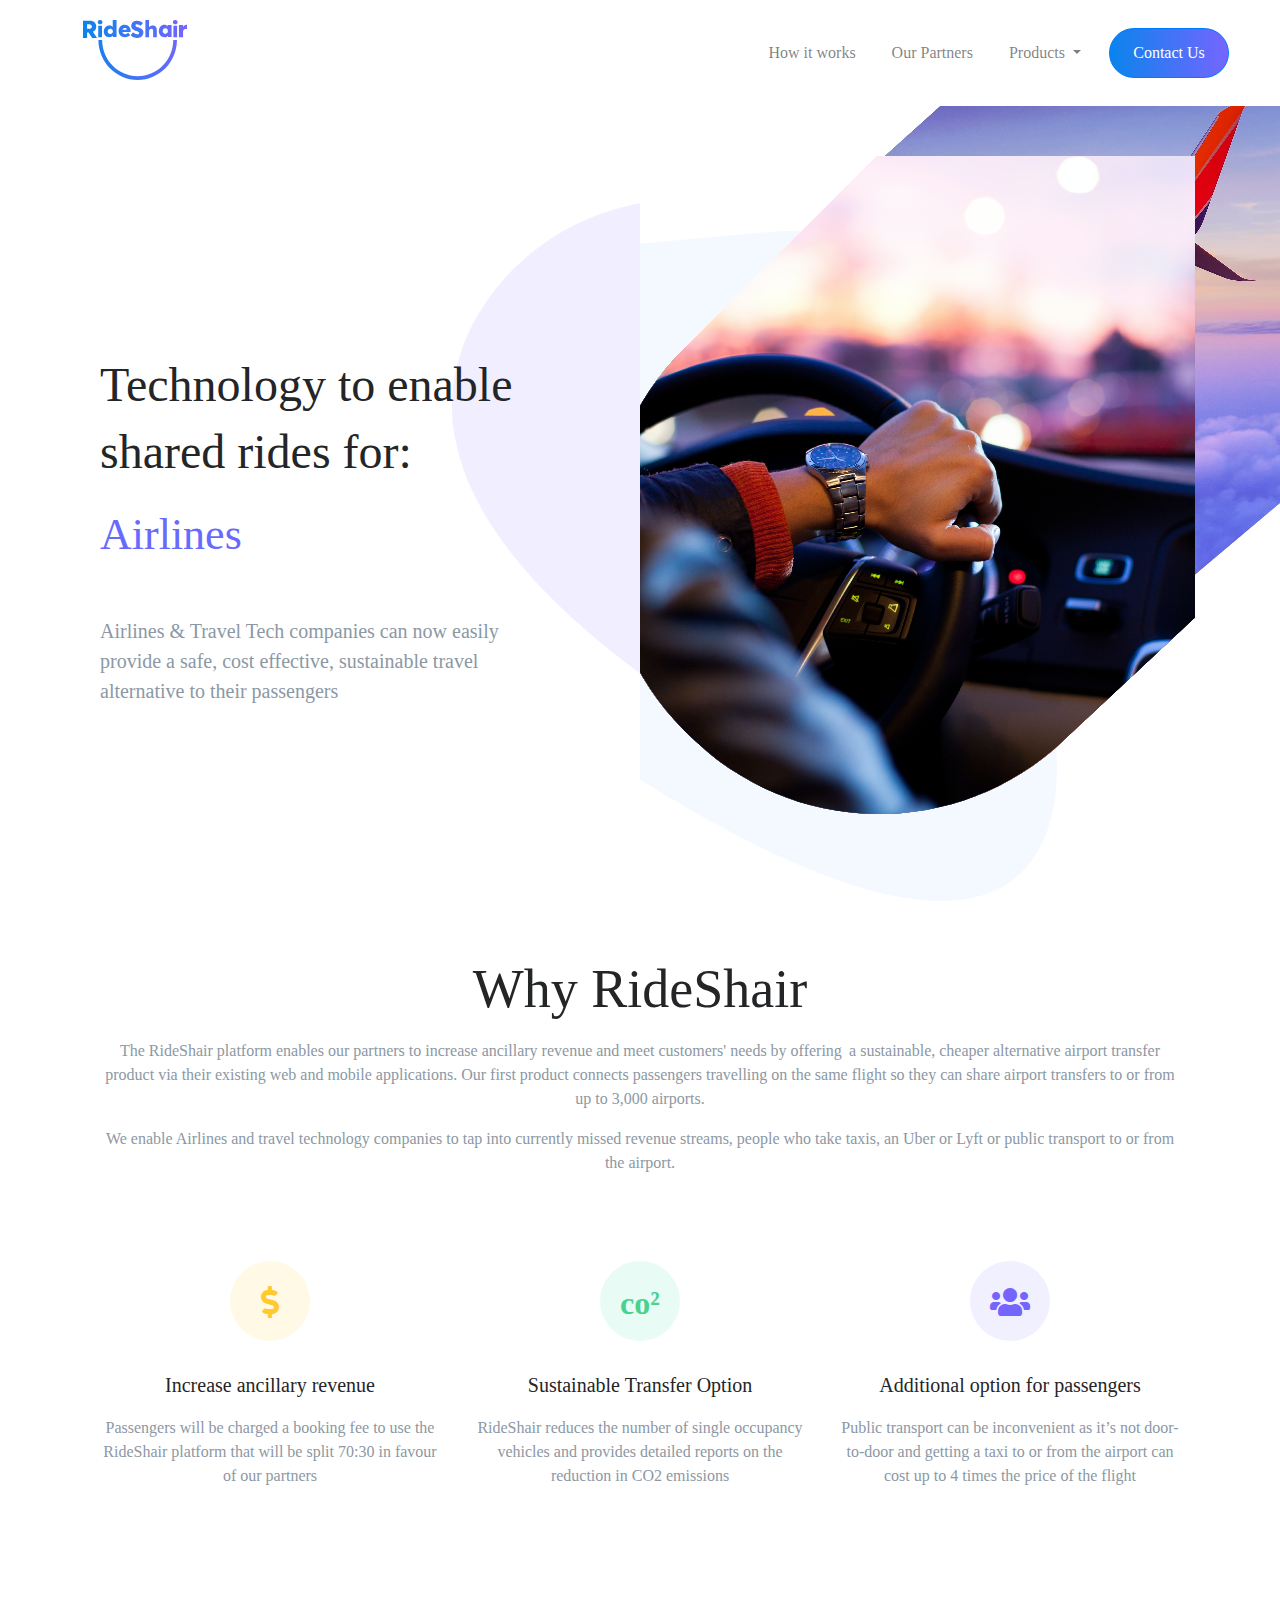
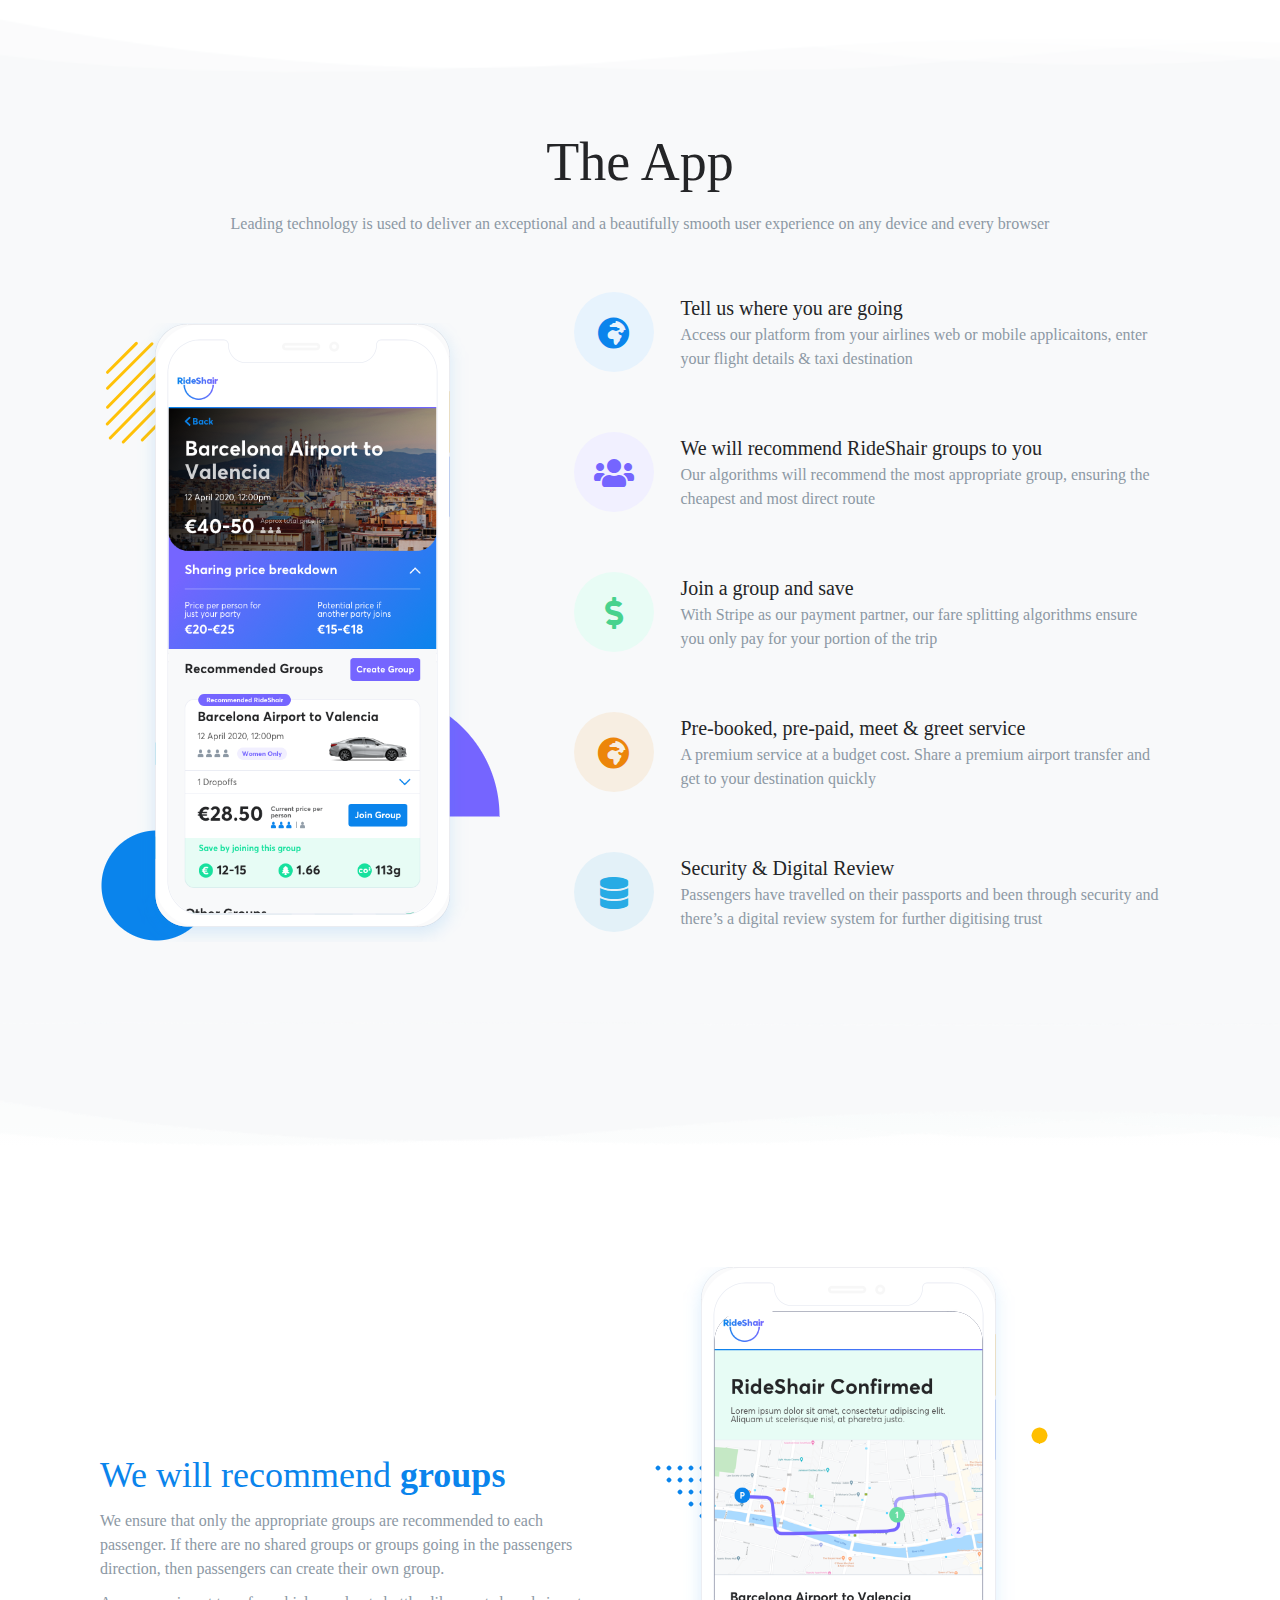
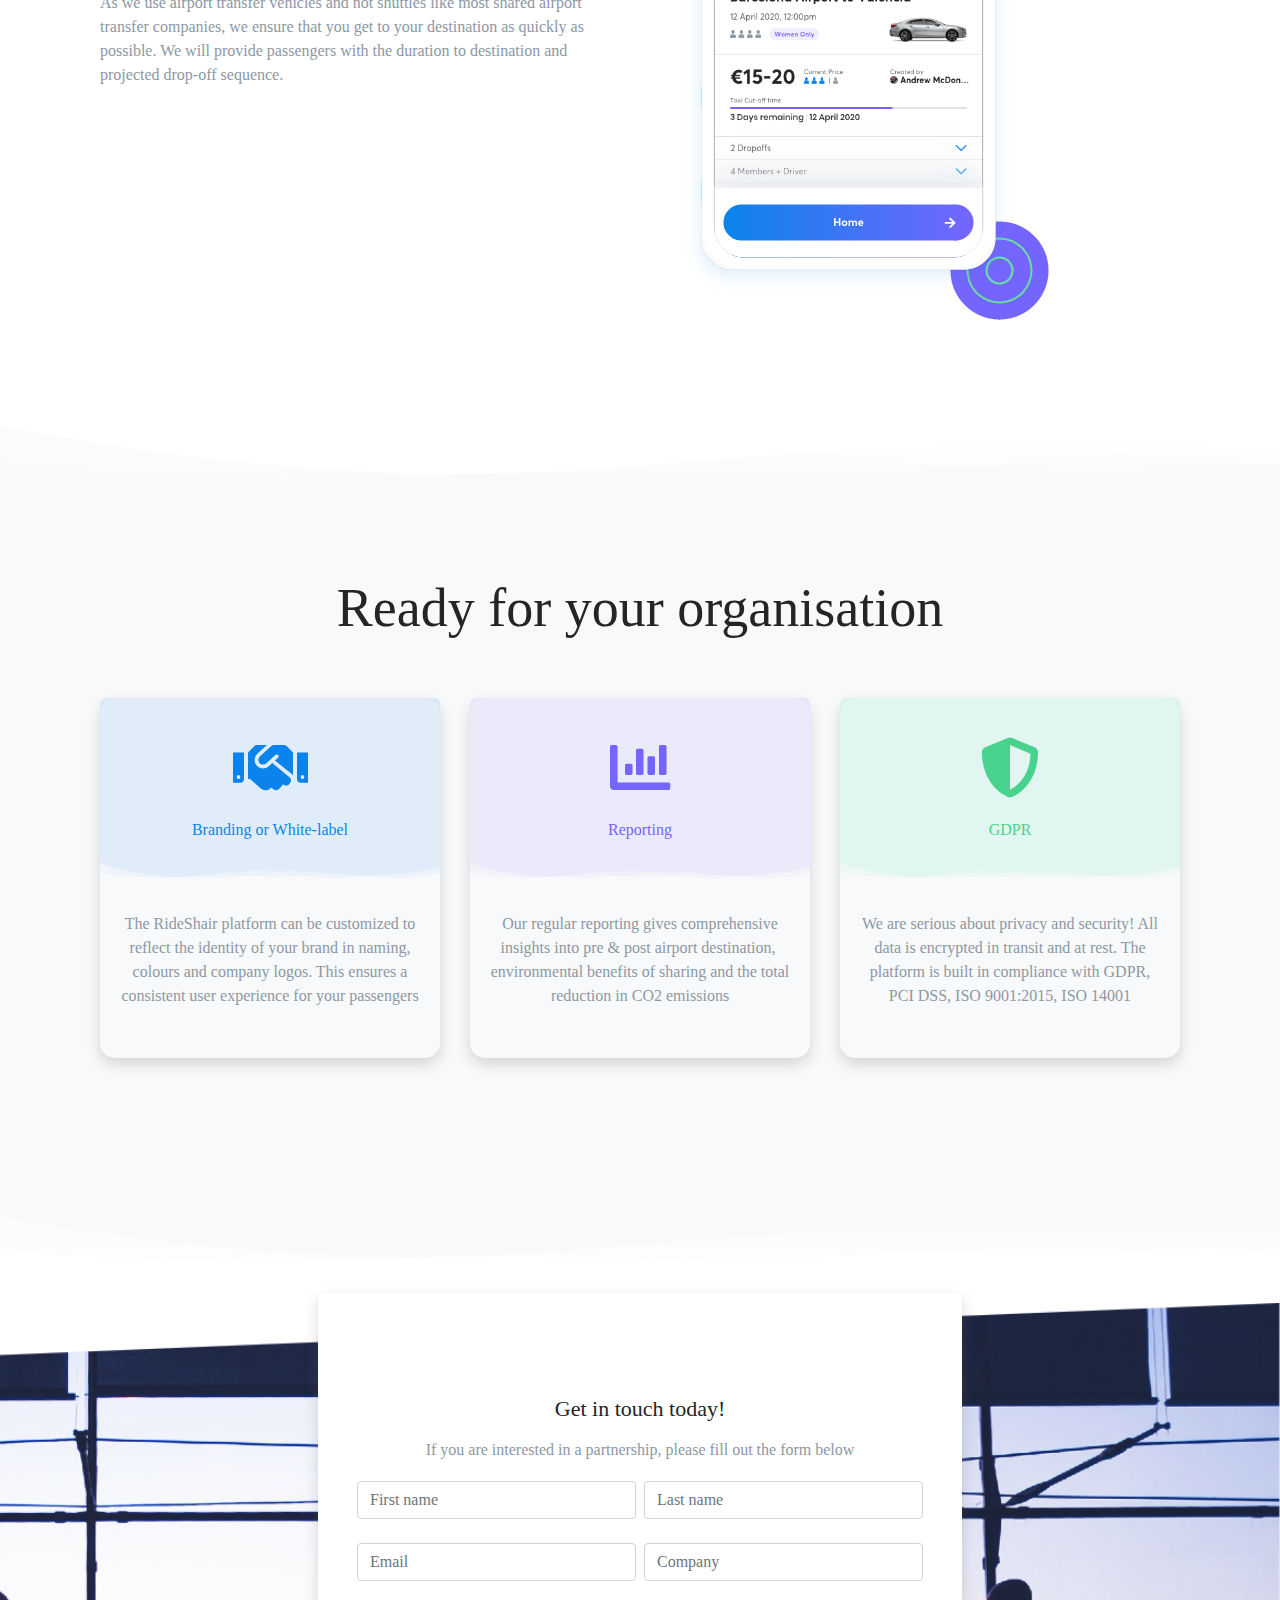
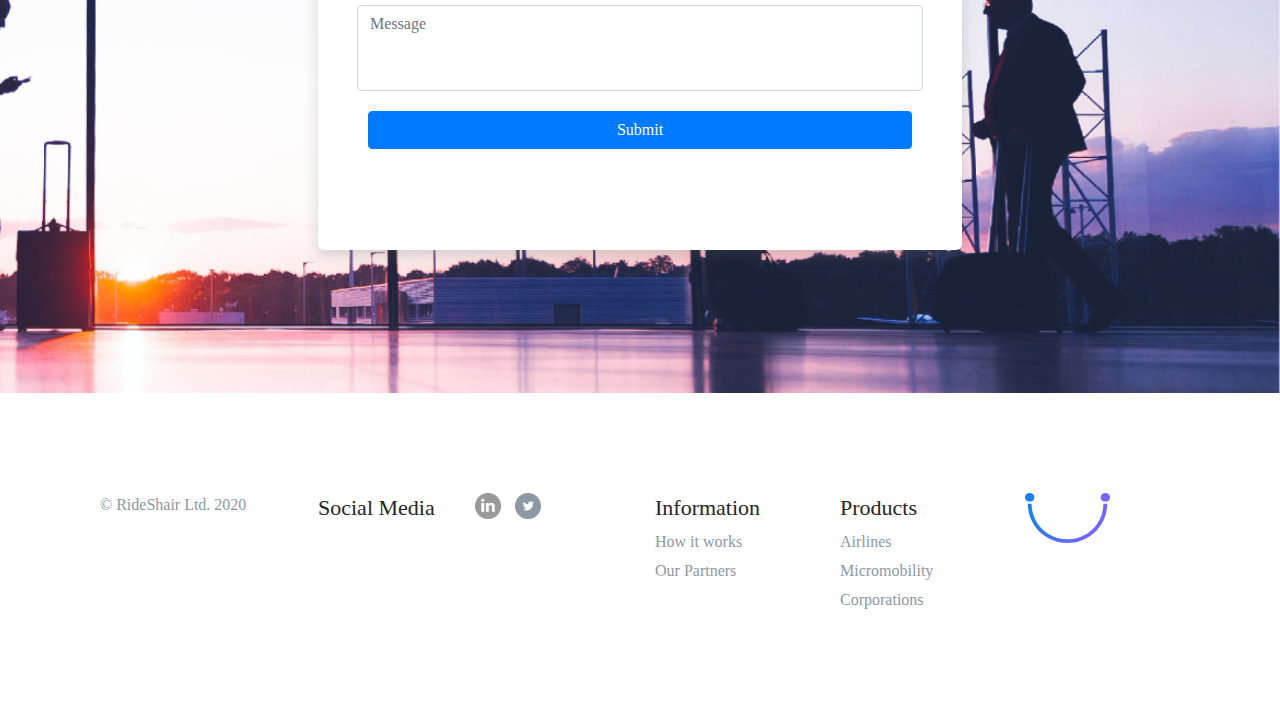
==== airlines.html @ a8235498 "RideShair Corporate Site" ====
<!doctype html>
<html lang="en">

<head>
    <!-- Google Tag Manager -->
    <script>(function(w,d,s,l,i){w[l]=w[l]||[];w[l].push({'gtm.start':
            new Date().getTime(),event:'gtm.js'});var f=d.getElementsByTagName(s)[0],
        j=d.createElement(s),dl=l!='dataLayer'?'&l='+l:'';j.async=true;j.src=
        'https://www.googletagmanager.com/gtm.js?id='+i+dl;f.parentNode.insertBefore(j,f);
    })(window,document,'script','dataLayer','GTM-PJMS37V');</script>
    <!-- End Google Tag Manager -->
    <!-- Hotjar Tracking Code for https://www.rideshair.com -->

    <script>

        (function(h,o,t,j,a,r){

            h.hj=h.hj||function(){(h.hj.q=h.hj.q||[]).push(arguments)};

            h._hjSettings={hjid:1469397,hjsv:6};

            a=o.getElementsByTagName('head')[0];

            r=o.createElement('script');r.async=1;

            r.src=t+h._hjSettings.hjid+j+h._hjSettings.hjsv;

            a.appendChild(r);

        })(window,document,'https://static.hotjar.com/c/hotjar-','.js?sv=');

    </script>
    <!-- Required meta tags -->
    <meta charset="utf-8">
    <meta name="viewport" content="width=device-width, initial-scale=1, shrink-to-fit=no">

    <!-- Bootstrap CSS -->
    <link rel="stylesheet" href="https://stackpath.bootstrapcdn.com/bootstrap/4.4.1/css/bootstrap.min.css"
          integrity="sha384-Vkoo8x4CGsO3+Hhxv8T/Q5PaXtkKtu6ug5TOeNV6gBiFeWPGFN9MuhOf23Q9Ifjh" crossorigin="anonymous">
    <link rel="stylesheet" href="styles.css">
    <link href="fa/css/all.css" rel="stylesheet"> <!--load all styles -->
    <link href="fa/css/fontawesome.css" rel="stylesheet">
    <link href="fa/css/brands.css" rel="stylesheet">
    <link href="fa/css/solid.css" rel="stylesheet">
    <style type="text/css" id="slider-css"></style>
    <title>RS</title>
</head>
<body>
<!-- Google Tag Manager (noscript) -->
<noscript><iframe src="https://www.googletagmanager.com/ns.html?id=GTM-PJMS37V"
                  height="0" width="0" style="display:none;visibility:hidden"></iframe></noscript>
<!-- End Google Tag Manager (noscript) -->
<div class="header">
    <div class="row">
        <div class="col-lg-3 ml-lg-5">
            <div class="logo">
                <a href="index.html"><img alt="logo" src="images/logo.svg"></a>
            </div>
        </div>
        <div class="col ml-auto border-bottom-blue-mobile">
            <nav class="navbar navbar-expand-lg navbar-light">
                <button class="navbar-toggler" type="button" data-toggle="collapse"
                        data-target="#navbarSupportedContent" aria-controls="navbarSupportedContent"
                        aria-expanded="false" aria-label="Toggle navigation">
                    <i class="fas fa-bars fa-2x purple"></i>
                </button>

                <div class="collapse navbar-collapse" id="navbarSupportedContent">
                    <ul class="navbar-nav ml-auto">
                        <li class="nav-item">
                            <a class="nav-link" href="index.html#howitworks">How it works</a>
                        </li>
                        <li class="nav-item">
                            <a class="nav-link" href="index.html#partners">Our Partners</a>
                        </li>
                        <!--                        <li class="nav-item">-->
                        <!--                            <a class="nav-link" href="index.html#faq">FAQ</a>-->
                        <!--                        </li>-->
                        <li class="nav-item dropdown">
                            <a class="nav-link dropdown-toggle" href="#" id="navbarDropdown" role="button"
                               data-toggle="dropdown" aria-haspopup="true" aria-expanded="false">
                                Products
                            </a>
                            <div class="dropdown-menu products-menu" aria-labelledby="navbarDropdown">
                                <a class="dropdown-item" href="airlines.html">Airlines</a>
                                <a class="dropdown-item" href="micromobility.html">Micromobility</a>
                                <a class="dropdown-item" href="corporations.html">Corporations</a>
                            </div>
                        </li>
                    </ul>
                </div>
                <a href="#contact-form" class="btn btn-primary contact-button grow">Contact Us</a>
            </nav>
        </div>
    </div>
</div>

<div class="welcome airline">
    <div class="container table-container">
        <div class="row table-row">
            <div class="col-lg-6 welcome-content table-col">
                <p class="lg-title">Technology to enable
                    shared rides for:</p>
                <p id="welcomeTicker">Airlines / Travel Tech Companies</p>
                <div class="welcome-mobile">
                    <div class="col bg-container">
                        <img src="images/airline-mobile.png" alt="app" class="app-img">
                    </div>
                </div>
                <p class="mt-lg-5 fs-20">Airlines & Travel Tech companies can now easily provide a safe,
                    cost effective, sustainable travel alternative to their passengers</p>
            </div>
            <div class="col-0 welcome table-col">
            </div>
        </div>
    </div>
</div>

<div class="container">
    <div class="row justify-content-center how-works">
        <div class="col-md-auto justify-content-center">
            <p class="lg-title text-center">Why RideShair</p>
            <p class="text-center">The RideShair platform enables our partners to increase ancillary revenue and meet
                customers' needs by offering  a sustainable, cheaper alternative airport transfer product via their
                existing web and mobile applications.&nbsp;Our first product connects passengers travelling on the same flight so they can share airport transfers to or from up to 3,000 airports.
            </p>
            <p class="text-center">
                We enable Airlines and travel technology companies to tap into currently missed revenue streams, people
                who take taxis, an Uber or Lyft or public transport to or from the airport.</p>
        </div>
    </div>
    <div class="row justify-content-center icon-list-row">
        <div class="col-lg-4 justify-content-center grow">
            <div class="row justify-content-center how-works-icon">
                <div class="icon text-center yellow-bg"></div>
                <i class="fas fa-dollar-sign fa-2x absolute-icon yellow"></i>
            </div>
            <p class="md-title text-center">Increase ancillary revenue</p>
            <p class="text-center">
                Passengers will be charged a booking fee to use the RideShair
                platform that will be split 70:30 in favour of our partners</p>
        </div>
        <div class="col-lg-4 justify-content-center grow">
            <div class="row justify-content-center how-works-icon">
                <div class="icon text-center green-bg"></div>
                <i class="fas fa-2x absolute-icon green">co²</i>
            </div>
            <p class="md-title text-center">Sustainable Transfer Option</p>
            <p class="text-center">
                RideShair reduces the number of single occupancy vehicles
                and provides detailed reports on the reduction in CO2 emissions
            </p>
        </div>
        <div class="col-lg-4 justify-content-center grow">
            <div class="row justify-content-center how-works-icon">
                <div class="icon text-center purple-bg"></div>
                <i class="fas fa-users fa-2x absolute-icon purple"></i>
            </div>
            <p class="md-title text-center">Additional option for passengers</p>
            <p class="text-center">
                Public transport can be inconvenient as it’s not
                door-to-door and getting a taxi to or from the airport
                can cost up to 4 times the price of the flight
            </p>
        </div>
    </div>
</div>

<div class="app-container">
    <div class="top-wave"></div>
    <div class="container">
        <div class="row justify-content-center">
            <div class="col-md-auto justify-content-center">
                <p class="lg-title text-center">The App</p>
                <p class="text-center">
                    Leading technology is used to deliver an exceptional and a
                    beautifully smooth user experience on any device and every browser
                </p>
            </div>
        </div>

        <div class="row table-row">
            <div class="col bg-container text-left align-items-center">
                <img src="images/app.png" alt="app" class="app-img">
            </div>

            <div class="col-sm-7 icon-list">
                <div class="row align-items-center grow">
                    <div class="col-lg-2 col-xs-12">
                        <div class="row justify-content-center">
                            <div class="icon text-center blue-bg"></div>
                            <i class="fas fa-globe-africa fa-2x absolute-icon blue"></i>
                        </div>
                    </div>
                    <div class="col">
                        <p class="md-title">Tell us where you are going</p>
                        <p>Access our platform from your airlines web or mobile applicaitons, enter your flight details &amp; taxi destination</p>
                    </div>
                </div>

                <div class="row align-items-center grow">
                    <div class="col-lg-2 col-xs-12">
                        <div class="row justify-content-center">
                            <div class="icon text-center purple-bg"></div>
                            <i class="fas fa-users fa-2x absolute-icon purple"></i>
                        </div>
                    </div>
                    <div class="col">
                        <p class="md-title">We will recommend RideShair groups to you</p>
                        <p>Our algorithms will recommend the most appropriate group, ensuring the cheapest and most
                            direct route</p>
                    </div>
                </div>

                <div class="row align-items-center grow">
                    <div class="col-lg-2 col-xs-12">
                        <div class="row justify-content-center">
                            <div class="icon text-center green-bg"></div>
                            <i class="fas fa-dollar-sign fa-2x absolute-icon green"></i>
                        </div>
                    </div>
                    <div class="col">
                        <p class="md-title">Join a group and save</p>
                        <p>With Stripe as our payment partner, our fare splitting algorithms ensure you only pay for
                        your portion of the trip</p>
                    </div>
                </div>

                <div class="row align-items-center grow">
                    <div class="col-lg-2 col-xs-12">
                        <div class="row justify-content-center">
                            <div class="icon text-center orange-bg"></div>
                            <i class="fas fa-globe-africa fa-2x absolute-icon orange"></i>
                        </div>
                    </div>
                    <div class="col">
                        <p class="md-title">Pre-booked, pre-paid, meet & greet service</p>
                        <p>A premium service at a budget cost. Share a premium airport transfer and get to your
                            destination quickly </p>
                    </div>
                </div>

                <div class="row align-items-center grow">
                    <div class="col-lg-2 col-xs-12">
                        <div class="row justify-content-center">
                            <div class="icon text-center light-blue-bg"></div>
                            <i class="fas fa-database fa-2x absolute-icon light-blue"></i>
                        </div>
                    </div>
                    <div class="col">
                        <p class="md-title">Security & Digital Review</p>
                        <p>
                            Passengers have travelled on their passports and been through
                            security and there’s a digital review system for further digitising trust
                        </p>
                    </div>
                </div>
            </div>
        </div>
    </div>
    <div class="bottom-wave"></div>
</div>

<div class="container bw-container">
    <div class="row table-row align-items-center">
        <div class="col-lg-6 icon-list">
            <div class="col-md-auto">
                <!--<a href="#" class="btn about-btn grow mx-lg-0 mx-auto">About</a>-->

                <p class="blue-title">We will recommend <strong>groups</strong></p>
                <img src="images/recomended-bg.png" alt="app" class="app-img display-only-on-mobile">
                <p>We ensure that only the appropriate groups are recommended to each passenger.
                    If there are no shared groups or groups going in the passengers direction,
                    then passengers can create their own group. </p>
                <p>As we use airport transfer vehicles and not shuttles like most shared airport
                    transfer companies, we ensure that you get to your destination as quickly as possible.
                    We will provide passengers with the duration to destination and projected drop-off sequence. </p>
            </div>
        </div>
        <div class="col-lg-6 text-center">
            <img src="images/recomended-bg.png" alt="app" class="app-img display-only-on-desktop">
        </div>
    </div>
</div>

<div class="app-container">
    <div class="top-wave"></div>
    <div class="container">
        <div class="row justify-content-center how-works">
            <div class="col-md-auto justify-content-center">
                <p class="lg-title text-center">Ready for your organisation</p>
            </div>
        </div>
        <div class="row justify-content-center">
            <div class="col-lg-4 col-md-8 justify-content-center ">
                <div class="grow block text-center">
                    <div class="top-part blue-bg-img">
                        <div class="row justify-content-center block-icon">
                            <i class="fas fa-handshake fa-3x absolute-icon blue"></i>
                        </div>
                        <p class="blue">Branding or White-label</p>
                    </div>
                    <div class="bottom-part">
                        <p>
                      The RideShair platform can be customized to reflect the identity of your brand in naming, colours and company logos. This ensures a consistent user experience for your passengers </p>
                    </div>
                </div>
            </div>
            <div class="col-lg-4 col-md-8 justify-content-center">
                <div class="grow block text-center">
                    <div class="top-part purple-bg-img">
                        <div class="row justify-content-center block-icon">
                            <i class="fas fa-chart-bar fa-3x absolute-icon purple"></i>
                        </div>
                        <p class="purple">Reporting</p>
                    </div>
                    <div class="bottom-part">
                        <p>
                        Our regular reporting gives comprehensive insights into pre &amp; post airport destination,&nbsp; environmental benefits of sharing and the total reduction in CO2 emissions</p>
                    </div>
                </div>
            </div>
            <div class="col-lg-4 col-md-8 justify-content-center">
                <div class="grow block text-center">
                    <div class="top-part green-bg-img">
                        <div class="row justify-content-center block-icon">
                            <i class="fas fa-shield-alt fa-3x absolute-icon green"></i>
                        </div>
                        <p class="green">GDPR</p>
                    </div>
                    <div class="bottom-part">
                        <p>
                      We are serious about privacy and security! All data is encrypted in transit and at rest. The platform is  built in compliance with GDPR, PCI DSS, ISO 9001:2015, ISO 14001</p>
                    </div>
                </div>
            </div>
        </div>
    </div>
    <div class="bottom-wave"></div>
</div>

<div class="container-fluid intouch" id="contact-form">
    <div class="row form align-items-center">
        <div class="col form-description justify-content-center align-items-center">
            <p class="md-title text-center">Get in touch today!</p>
            <p class="text-center">If you are interested in a partnership, please fill out the form below </p>

            <form action="https://app.99inbound.com/api/e/vokSI9FW" method="POST" target="_blank">
                <div class="row">
                    <div class="col-lg-6 form-group p-1">
                        <input name="first-name" class="form-control" aria-describedby="emailHelp"
                               placeholder="First name">
                    </div>
                    <div class="col-lg-6 form-group p-1">
                        <input name="last-name" class="form-control" placeholder="Last name">
                    </div>
                </div>
                <div class="row">
                    <div class="col-lg-6 form-group p-1">
                        <input name="email" type="email" class="form-control" placeholder="Email">
                    </div>
                    <div class="col-lg-6 form-group p-1">
                        <input name="company" class="form-control" placeholder="Company">
                    </div>
                </div>
                <div class="row">
                    <div class="col form-group p-1">
                        <textarea name="message" id="message" rows="3" class="form-control" placeholder="Message"></textarea>
                    </div>
                </div>
                <div class="row">
                    <div class="col form-group">
                        <button type="submit" class="btn btn-primary submit-button">Submit</button>
                    </div>
                </div>
            </form>

        </div>
    </div>
</div>

<div class="container">
    <div class="row footer table-row align-items-top">
        <div class="col-lg-2 order-lg-1 order-5">
            <p class="align-items-center">© RideShair Ltd. 2020</p>
        </div>
        <div class="col-lg-2 pl-lg-5 text-align-center order-lg-2 order-3 bottom-mobile-margin-none"
             style="margin-bottom: 0">
            <h6 class="md-title" style="margin-bottom: 0">Social Media</h6>
        </div>
        <div class="col-lg-2 order-lg-3 order-4">
            <a href="https://www.linkedin.com/company/rideshair"><img class="social-icon linc grow"
                                                                      src="images/linc.png"
                                                                      alt="LinkedIn"/></a>
            <a href="https://twitter.com/rideshair/likes"><img class="social-icon grow" src="images/twitter-icon.png" alt="twitter"/></a>
        </div>
        <div class="col-lg-2 col-3 mx-auto order-lg-4 order-1 text-align-left">
            <h6 class="md-title">Information</h6>
            <a class="nav-link-footer" href="index.html#howitworks">How it works</a>
            <a class="nav-link-footer" href="index.html#partners">Our Partners</a>
<!--            <a class="nav-link-footer" href="index.html#faq">FAQ</a>-->
        </div>
        <div class="col-lg-2 col-3 mx-auto offset-3 order-lg-5 order-2 text-align-left">
            <h6 class="md-title">Products</h6>
            <a class="nav-link-footer" href="airlines.html">Airlines</a>
            <a class="nav-link-footer" href="micromobility.html">Micromobility</a>
            <a class="nav-link-footer" href="corporations.html">Corporations</a>
        </div>
        <div class="col-lg-2 order-lg-6 order-6">
            <img src="images/footer-logo.svg" alt="copyright logo">
        </div>
    </div>
</div>
<!-- Optional JavaScript -->
<!-- jQuery first, then Popper.js, then Bootstrap JS -->
<script src="https://code.jquery.com/jquery-3.4.1.slim.min.js"
        integrity="sha384-J6qa4849blE2+poT4WnyKhv5vZF5SrPo0iEjwBvKU7imGFAV0wwj1yYfoRSJoZ+n"
        crossorigin="anonymous"></script>
<script src="https://cdn.jsdelivr.net/npm/popper.js@1.16.0/dist/umd/popper.min.js"
        integrity="sha384-Q6E9RHvbIyZFJoft+2mJbHaEWldlvI9IOYy5n3zV9zzTtmI3UksdQRVvoxMfooAo"
        crossorigin="anonymous"></script>

<script src="js/ticker.js"></script>
<script src="js/slider.js"></script>

<script src="https://stackpath.bootstrapcdn.com/bootstrap/4.4.1/js/bootstrap.min.js"
        integrity="sha384-wfSDF2E50Y2D1uUdj0O3uMBJnjuUD4Ih7YwaYd1iqfktj0Uod8GCExl3Og8ifwB6"
        crossorigin="anonymous"></script>
</body>
</html>
---- styles.css ----
body {
    font-family: Averta Demo PE, serif;
    color: #8C98A4;
}

a {
    text-decoration: none;
}

textarea {
    resize: none;
}

img {
    max-width: 100%;
}

#welcomeTicker {
    line-height: 67px;
    font-size: 44px;
    color: #6869FD;
}

#accordion {
    width: 100%;
    margin-bottom: 80px;
}

.logo {
    position: absolute;
    width: 67%;
}

.logo img {
    max-width: 50%;
    min-width: 95px;
}

.dropdown-item {
    color: #8C98A4;
}

.nav-link:focus, .nav-link:hover, .nav-link-footer:focus, .nav-link-footer:hover, .dropdown-item:focus, .dropdown-item:hover {
    color: #0A84EC !important;
    text-decoration: none;
}

.navbar {
    justify-content: flex-end;
}

.nav-item {
    margin-right: 20px;
}

.table-container {
    display: table;
}

.table-container .table-row {
    height: 100%;
    display: table-row;
}

.table-container .table-row .table-col {
    display: table-cell;
    float: none;
    vertical-align: middle;
}

.header {
    width: 100%;
    padding: 20px;
}

.lg-title {
    color: #242527;
    font-size: 54px;
    line-height: 67px;
    font-family: Poppins, serif;
}

.md-title {
    color: #242527;
    font-size: 22px;
    line-height: 29px;
    font-family: Poppins, serif;
}

.blue-title {
    font-size: 36px;
    line-height: 48px;
    color: #0A84EC;
}

.welcome {
    background-image: url(images/welcome-bg.png);
    background-repeat: no-repeat;
    background-position: top 0 right 0;
    height: 760px;
}

.airline {
    background-image: url(images/airline-bg.png);
}

.loko {
    background-image: url("images/loko-bg.png");
    background-position: right 0 bottom 40%;
}

.carpool {
    background-image: url("images/carpool-bg.png");
    background-position: right 0 bottom 40%;
}

.welcome-content {
    justify-content: center;
    align-items: center;
    height: 100%;
}

.welcome-content .container {
    height: 100%;
}

.welcome-content p {
    max-width: 450px;
}

.welcome-content .lg-title {
    font-size: 48px;
}

.submit-button {
    width: 100%;
}

.next-button {
    display: flex;
    align-items: center;
    justify-content: center;
    background-image: url(images/arrow-right.svg),
    linear-gradient(90deg, #0A84EC, #7565FF);
    background-repeat: no-repeat;
    background-position: top 15px right 15px, center;
    border-radius: 50px;
    width: 230px;
    height: 50px;
    color: white;
    font-family: Averta Demo PE, serif;
}

.contact-button {
    display: flex;
    align-items: center;
    justify-content: center;
    background: linear-gradient(90deg, #0A84EC, #7565FF);
    border-radius: 50px;
    width: 120px;
    height: 50px;
    color: white;
    font-family: Averta Demo PE, serif;
}

.products-menu {
    width: 230px;
    top: 65px;
    left: -25px;
    border-radius: 0 0 5px 5px;
    border: 0;
    border-top: 3px solid #0A84EC;
    box-shadow: 0 6px 14px rgba(10, 132, 236, 0.15);
}

.icon {
    width: 80px;
    min-width: 80px;
    height: 80px;
    border-radius: 50%;
}

.absolute-icon {
    position: absolute;
    top: 15px;
}

.purple {
    color: #7565ff;
}

.purple-bg {
    background: #f1f0ff;
}

.red {
    color: #EC0A25;
}

.red-bg {
    background: #f7e1e5;
}

.yellow {
    color: #ffca2d;
}

.yellow-bg {
    background: #fff9e6;
}

.green {
    color: #48d28d;
}

.green-bg {
    background: #e8fcf5;
}

.blue {
    color: #0a84ec;
}

.blue-bg {
    background: #e7f3fd;
}

.orange {
    color: #EC850A;
}

.orange-bg {
    background: #f7eee2;
}

.light-blue {
    color: #27ABE5;
}

.light-blue-bg {
    background: #e3f1f8;
}

.blue-bg-img {
    background-image: url("images/blue-bg.png");
    background-size: cover;
}

.green-bg-img {
    background-image: url("images/green-bg.png");
    background-size: cover;
}

.purple-bg-img {
    background-image: url("images/purple-bg.png");
    background-size: cover;
}

.icon-list p {
    margin: 0;
}

.icon-list .row {
    margin: 20px 0;
}

.icon-list i {
    top: 45px;
}

.bold {
    font-weight: 600;
}

.block {
    border-radius: 15px;
    box-shadow: 0 6px 14px rgba(96, 96, 96, 0.24);
}

.top-part {
    height: 180px;
    width: 100%;
    border-radius: 5px 5px 0 0;
}

.bottom-part {
    display: flex;
    justify-content: center;
    align-items: center;
    position: relative;
    height: 180px;
    padding: 20px;
    border-radius: 0 0 5px 5px;
    margin-bottom: 30px;
}

.block-icon {
    line-height: 29px;
    font-size: 20px;
    padding: 60px 0;
}

.block-title {
    line-height: 29px;
    font-size: 22px;
}

.block-icon i {
    top: 40px;
}

.icon-list .md-title, .icon-list-row .md-title {
    font-size: 20px;
}

.container {
    padding-top: 50px;
    padding-bottom: 50px;
}

.app-container {
    padding: 125px 0;
    background-color: #F8F9FA;
    position: relative;
}

.bw-container {
    padding: 80px 0 40px 0;
}

.app-img-mobile {
    display: none;
    height: 485px;
    margin-top: 40px;
}

.app-img {
    display: flex;
    margin-top: 40px;
    text-align: right;
}

.app-img-small {
    display: flex;
    margin: 20px 0;
}

.linc {
    height: 26px;
    width: 26px;
}

.bg-container {
    display: flex;
    text-align: right;
}

.about-btn {
    display: flex;
    justify-content: center;
    align-items: center;
    background-color: #f1efff !important;
    width: 75px;
    height: 35px;
    border-radius: 25px;
    color: #7565ff;
    font-size: 19px;
    margin-bottom: 10px;
}

.about-btn:hover {
    background-color: #7565ff !important;
    color: white;
}

.grow {
    transition: transform 0.2s ease-in-out;
}

.grow:hover {
    -webkit-transform: scale(1.03);
    -ms-transform: scale(1.03);
    transform: scale(1.03);
    transition: transform 0.2s ease-in-out;
}

.about-blue-btn {
    display: flex;
    justify-content: center;
    align-items: center;
    background-color: #e6f2fd !important;
    width: 75px;
    height: 35px;
    border-radius: 25px;
    color: #0a84ec;
    font-size: 19px;
    margin-bottom: 10px;
}

.about-blue-btn:hover {
    background-color: #0a84ec !important;
    color: white;
}

.bw-container p {
    margin-bottom: 10px;
}

.find-btn {
    margin: 50px 0;
}

.intouch {
    display: flex;
    justify-content: center;
    min-height: 700px;
    margin-top: 30px;
    background-image: url("images/intouch.png");
    background-repeat: no-repeat;
    background-size: cover;
    background-position: right 10px;
}

.intouch-car {
    background-image: url("images/intouch-car.png");
}

.intouch-in-car {
    background-image: url("images/intouch-in-car.png");
}

.row {
    margin-right: 0;
    margin-left: 0;
}

.form {
    z-index: 5;
    width: 644px;
    height: 557px;
    border-radius: 6px;
    background: #ffffff;
    box-shadow: 0 6px 14px rgba(96, 96, 96, 0.24);
    padding: 20px;
}

.form-description p {
    margin: 15px;
}

.footer {
    margin: 30px 0;
}

.footer div {
    margin: 20px 0;
}

.nav-link-footer {
    display: block;
    color: #8c98a4;
    margin: 5px 0;
}

.social-icon {
    margin: 0 5px;
}

.social-icon:hover {
    cursor: pointer;
}

.welcome-mobile {
    display: none;
}

.how-works div {
    margin: 40px 0;
}

.how-works-icon {
    margin: 30px 0;
}

.how-works-icon .absolute-icon {
    top: 55px;
}

.card {
    width: 100%;
}

.collapse-row {
    display: flex;
    justify-content: space-between;
    align-items: center;
    width: 100%;
}

.collapse-row h5 {
    margin: 0;
}

.card-header {
    padding-top: 0;
    padding-bottom: 0;
}

.btn-link {
    color: inherit;
}

.btn-link:hover {
    text-decoration: none !important;
    color: #007bff;
}

.collapse-arrow {
    display: inline-block;
    width: 20px;
    height: 11px;
    background-repeat: no-repeat;
    background-image: url("images/right-arrow.svg");
}

[aria-expanded=true] .collapse-arrow {
    background-image: url("images/down-arrow.svg");
}

.testimonial1 {
    color: white;
    background-image: url("images/testimonials/1.png");
    background-size: cover;
    background-repeat: no-repeat;
}

.testimonial2 {
    color: white;
    background-image: url("images/testimonials/2.jpg");
    background-size: cover;
    background-repeat: no-repeat;
}

.spe-cor .container {
    position: relative;
}

.slider-btn {
    display: flex;
    justify-content: center;
    align-items: center;
    width: 40px;
    height: 40px;
    background-color: #e6f2fd;
    border-radius: 50%;
}

.slider-btn:hover {
    text-decoration: none;
    background-color: #007bff;
}

.slider-btn:hover i {
    color: white;
}

.prev-slider {
    position: absolute;
    top: 50%;
    z-index: 100;
    left: 0;
}

.next-slider {
    position: absolute;
    top: 50%;
    z-index: 100;
    right: 0;
}

.slider-description {
    padding: 0;
}

.avatar-container {
    width: 100%;
    text-align: center;
}

.avatar-container div {
    margin: 10px;
}

.testimonials {
    padding: 40px;
}

.spe-cor {
    margin: 50px 0;
}

.carousel-indicators {
    padding: 0;
    transform: translateY(-300%);
}

.carousel-indicators li {
    background-color: unset;
    background-image: url("images/full-oval.svg");
    background-repeat: no-repeat;
    background-size: 60%;
    background-position: center;
    height: 10px;
    width: 10px;
}

.carousel-indicators .active {
    background-image: url("images/empty-oval.svg");
    background-repeat: no-repeat;
    background-size: 80%;
    background-position: center;
    height: 12px;
    width: 12px;
}

.top-wave {
    width: 100%;
    height: 125px;
    background-image: url("images/top-wave.png");
    background-size: cover;
    position: absolute;
    top: -5px;
}

.bottom-wave {
    width: 100%;
    height: 125px;
    background: url("images/bottob-row.png"), linear-gradient(to bottom, #f8f9fa, white);
    background-size: cover;
    position: absolute;
    bottom: 0;
}

/*carousel*/
.carousel-item > div {
    float: left;
}

.carousel-by-item [class*="cloneditem-"] {
    display: none;
}

#slider-2 {
    width: 100%;
}

#slider-2 .carousel-inner {
    padding-bottom: 50px;
}

#slider-2 .carousel-indicators {
    bottom: -110px;
}

.img-fluid {
    display: flex !important;
    justify-content: center;
    align-items: flex-end;
    width: 100%;
    height: 500px;
    border-radius: 5px;
    background-color: #F8F9FA;
}

.img-fluid .text-center {
    padding: 0 45px;
}

#carousel-partners-description img {
    border-radius: 15px;
}

#carousel-partners-description .carousel-item {
    min-height: 355px;
}

.carousel-control-partners {
    top: -350px;
}

.carousel-control-partners .slider-btn {
    margin: 5px;
    position: relative;
    display: inline-flex;
    padding: 10px;
    z-index: 100;
}

.polish-cities {
    background-color: white;
    margin-top: 50px;
    margin-bottom: 50px;
    box-shadow: 0 0 10px rgba(0, 0, 0, 0.5);
}

.img-container {
    background-image: url("images/carousel-partners-back.png");
    background-position: center;
    background-repeat: no-repeat;
    background-size: 85%;
    padding: 7%;
}

.position-move-top {
    transform: translateY(-150px);
}

.rating-container {
    height: 500px;
}

.nav-tabs {
    border: 0;
}

.nav-tabs .card-header {
    margin-bottom: 15px;
    border-radius: 3px;
}

.nav-tabs .card-header .btn {
    color: #0a84ec;
}

.nav-tabs .active .card-header {
    background-color: #0a84ec;
    color: white;
}

.nav-tabs .active .btn {
    background-color: #0a84ec;
    color: white;
}

.nav-tabs .card-header:hover {
    background-color: #0a84ec;
}

.nav-tabs .card-header .btn:hover {
    background-color: #0a84ec;
    color: white;
}

.nav-tabs li {
    width: 100%;
    height: 45px;
}

.carousel-item .row {
    width: 100%;
}

#carousel-partners .carousel-item .row .col-2 {
    display: flex;
    justify-content: center;
    align-items: center;
    height: 80px;
}

#carousel-partners {
    position: relative;
    height: 80px;
}

#carousel-partners-mobile .carousel-item .row .col-4 {
    display: flex;
    justify-content: center;
    align-items: center;
    height: 110px;
}

#carousel-partners-mobile {
    position: relative;
}

.carousel-indicators.partners {
    position: absolute;
    bottom: -120px;
    margin: 0;
}

#carousel-partners-mobile .carousel-indicators.partners {
    bottom: -10px;
}

.go-text-left-on-desktop {
    text-align: left;
}

.font-desktop-not-mobile {
    font-size: 20px;
}

.visible-on-desktop {
    display: block;
}

.visible-on-mobile {
    display: none;
}

.fs-20 {
    font-size: 20px;
}

.display-only-on-mobile {
    display: none;
}

.display-only-on-desktop {
    display: block;
}

.navbar-toggler {
    border: none;
}

@media screen and (max-width: 1000px) {
    .welcome {
        background-image: unset;
        height: auto;
    }

    .intouch {
        background: none;
        min-height: auto;
    }

    .top-wave, .bottom-wave {
        height: 50px;
    }

    .app-container {
        padding: 0;
    }

    .contact-button {
        display: none;
    }

    .logo {
        width: auto;
    }

    .logo img {
        max-width: 30%;
    }

    .header {
        padding: 20px 0;
    }

    .next-button {
        margin-right: auto;
        margin-left: auto;
    }

    .icon-list p {
        text-align: center;
    }

    .bg-container {
        text-align: center;
    }

    .welcome-mobile {
        display: block;
        margin-bottom: 50px;
    }

    .carousel-indicators {
        transform: none;
        margin: 0;
    }

    #slider-2 .carousel-indicators {
        bottom: 0 !important;
    }

    .slider-btn {
        display: none;
    }

    #carousel-partners-description .carousel-indicators, .col-md-1 {
        bottom: -50px;
    }

    .carousel-control-partners {
        display: none;
    }

    .footer {
        text-align: center;
    }

    .text-align-left {
        text-align: left;
    }

    .polish-cities {
        width: 95%;
        padding-bottom: 0;
    }

    .col-lg-2 p {
        margin: 0;
    }

    .wave-mobile-display-none {
        display: none;
    }

    .app-img {
        margin: 20px auto;

    }

    .app-img.app-img-mobile {
        display: none;
    }

    .app-img-mobile {
        display: flex;
        margin: 0 auto;
    }

    .rating-container {
        height: auto;
    }

    .position-move-top {
        transform: none;
    }

    .go-text-left-on-desktop {
        text-align: center;
    }

    .lg-title {
        font-size: 36px;
    }

    #accordion {
        margin-bottom: 0;
    }

    .font-desktop-not-mobile {
        font-size: 1rem;
    }

    .form {
        height: auto;
    }

    .visible-on-desktop {
        display: none;
    }

    .visible-on-mobile {
        display: block;
        margin-bottom: 20px;
    }

    .carousel-indicators.partners {
        bottom: -70px;
    }

    .display-only-on-desktop {
        display: none;
    }

    .display-only-on-mobile {
        display: block;
    }

    .border-bottom-blue-mobile {
        border-bottom: 3px solid #7565FF;
        padding-bottom: 20px;
    }

    .mobile-mx-auto {
        margin: 0 auto;
    }

    .img-fluid .text-center {
        padding: 0 10px;
    }

    .welcome-content p {
        margin: 0 auto;
    }

    .products-menu {
        width: 230px;
        top: 65px;
        left: -25px;
        border-radius: unset;
        border: 0;
        border-left: 3px solid #0A84EC;
        box-shadow: none;
    }

    .app-img {
        height: 400px;
    }
}
---- fa/css/brands.css ----
/*!
 * Font Awesome Free 5.13.0 by @fontawesome - https://fontawesome.com
 * License - https://fontawesome.com/license/free (Icons: CC BY 4.0, Fonts: SIL OFL 1.1, Code: MIT License)
 */
@font-face {
  font-family: 'Font Awesome 5 Brands';
  font-style: normal;
  font-weight: 400;
  font-display: block;
  src: url("../webfonts/fa-brands-400.eot");
  src: url("../webfonts/fa-brands-400.eot?#iefix") format("embedded-opentype"), url("../webfonts/fa-brands-400.woff2") format("woff2"), url("../webfonts/fa-brands-400.woff") format("woff"), url("../webfonts/fa-brands-400.ttf") format("truetype"), url("../webfonts/fa-brands-400.svg#fontawesome") format("svg"); }

.fab {
  font-family: 'Font Awesome 5 Brands';
  font-weight: 400; }
---- fa/css/solid.css ----
/*!
 * Font Awesome Free 5.13.0 by @fontawesome - https://fontawesome.com
 * License - https://fontawesome.com/license/free (Icons: CC BY 4.0, Fonts: SIL OFL 1.1, Code: MIT License)
 */
@font-face {
  font-family: 'Font Awesome 5 Free';
  font-style: normal;
  font-weight: 900;
  font-display: block;
  src: url("../webfonts/fa-solid-900.eot");
  src: url("../webfonts/fa-solid-900.eot?#iefix") format("embedded-opentype"), url("../webfonts/fa-solid-900.woff2") format("woff2"), url("../webfonts/fa-solid-900.woff") format("woff"), url("../webfonts/fa-solid-900.ttf") format("truetype"), url("../webfonts/fa-solid-900.svg#fontawesome") format("svg"); }

.fa,
.fas {
  font-family: 'Font Awesome 5 Free';
  font-weight: 900; }
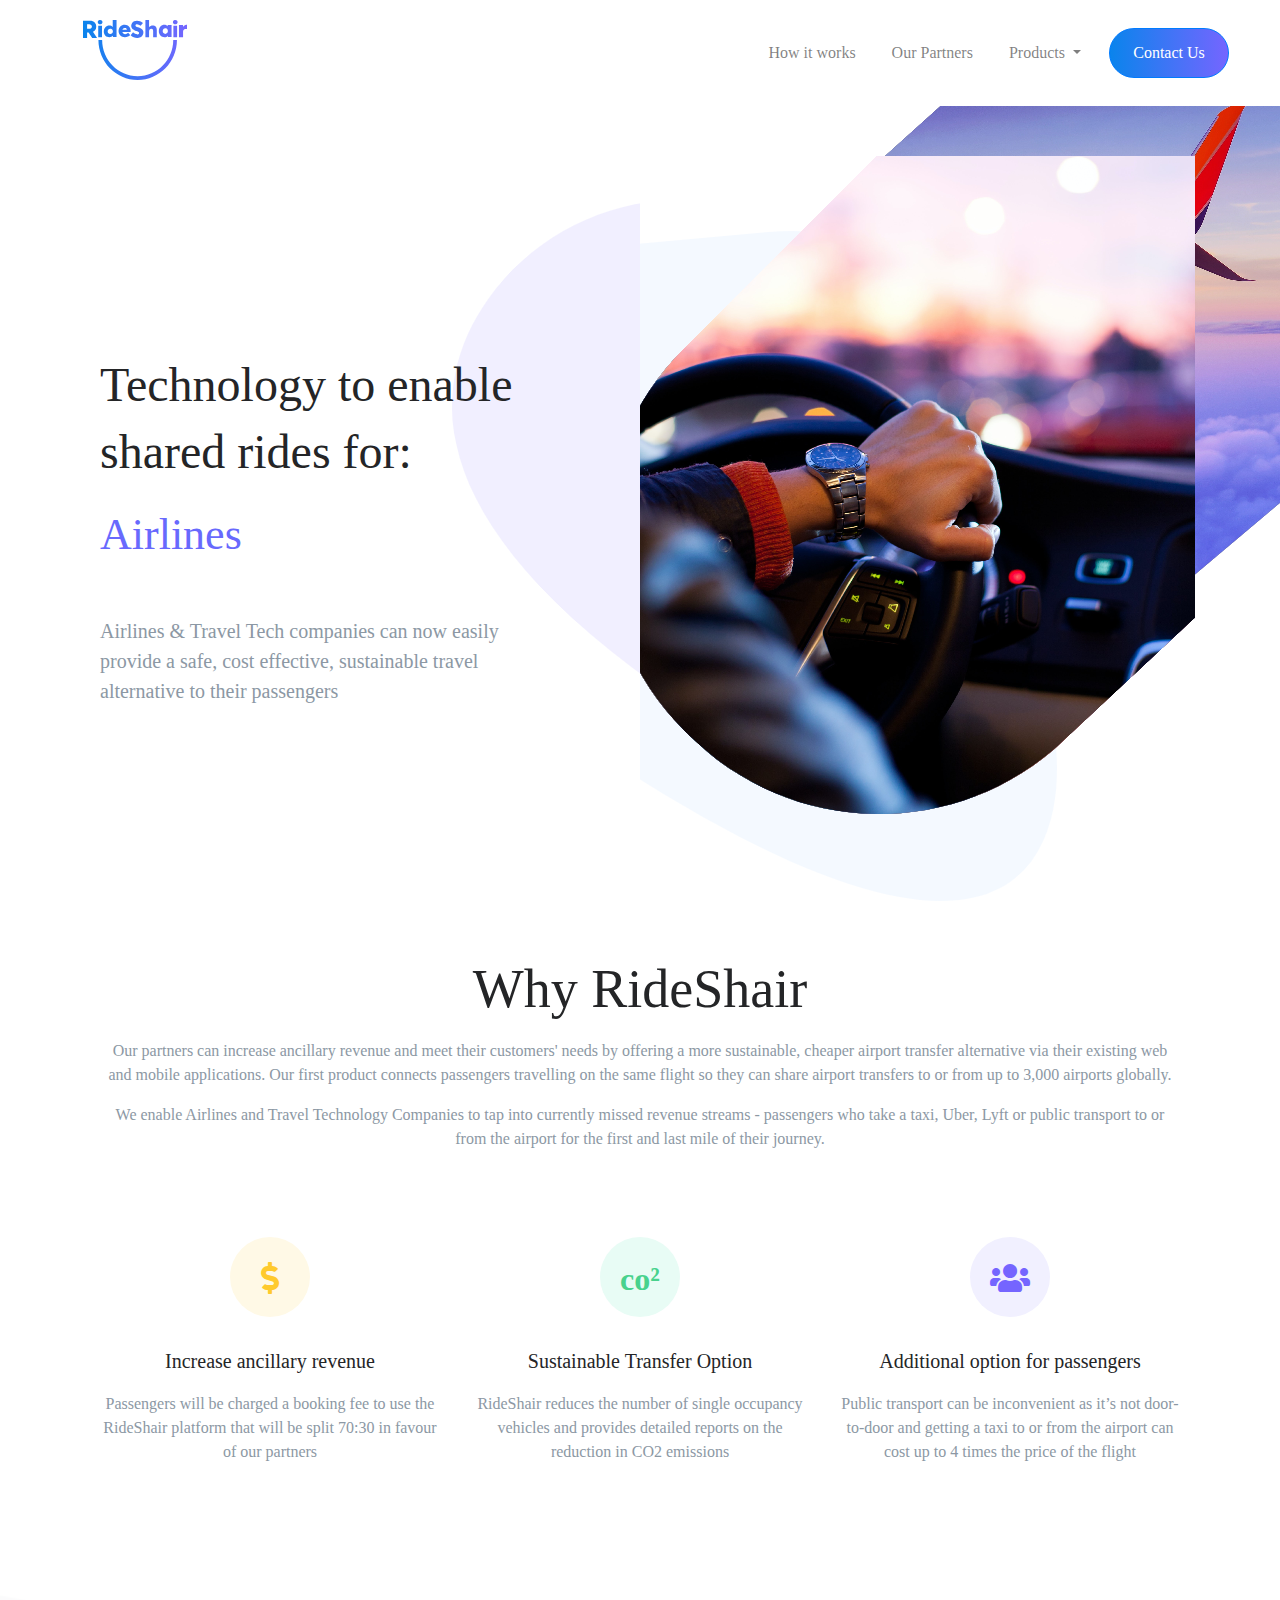
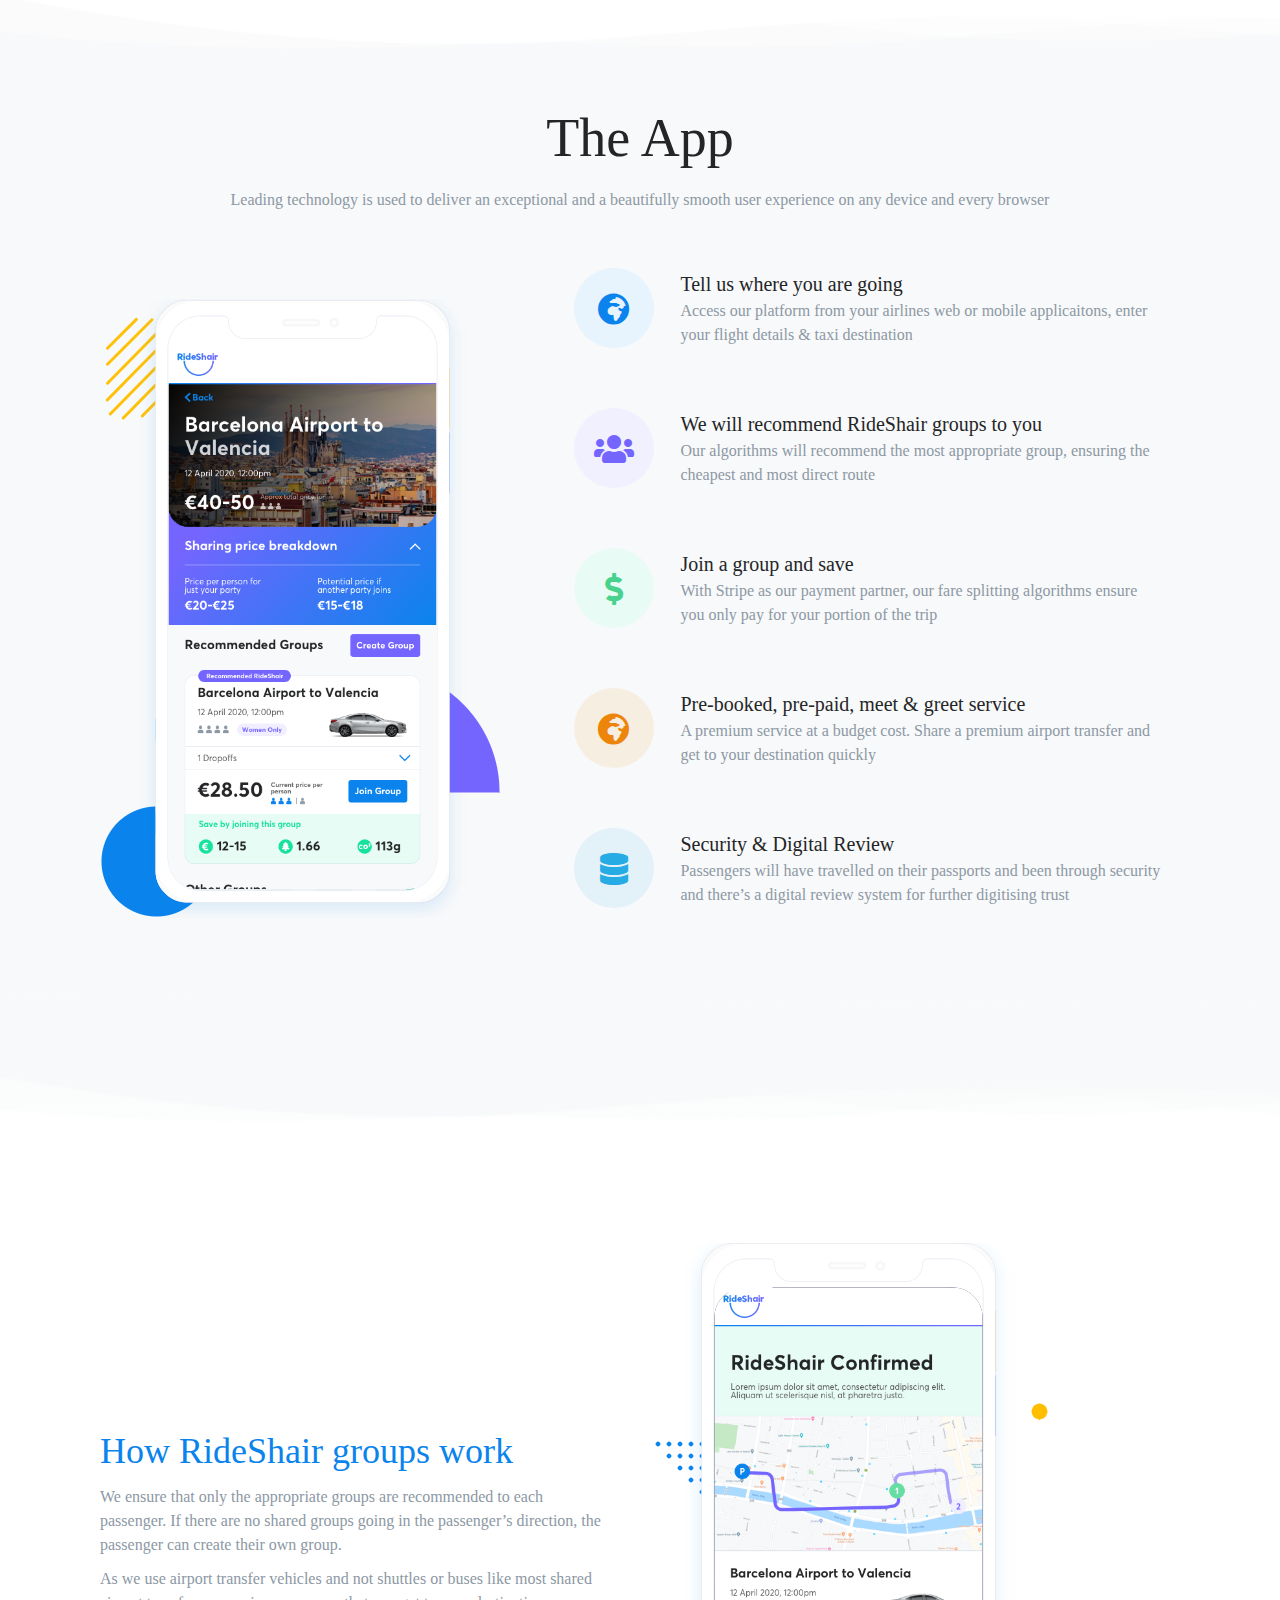
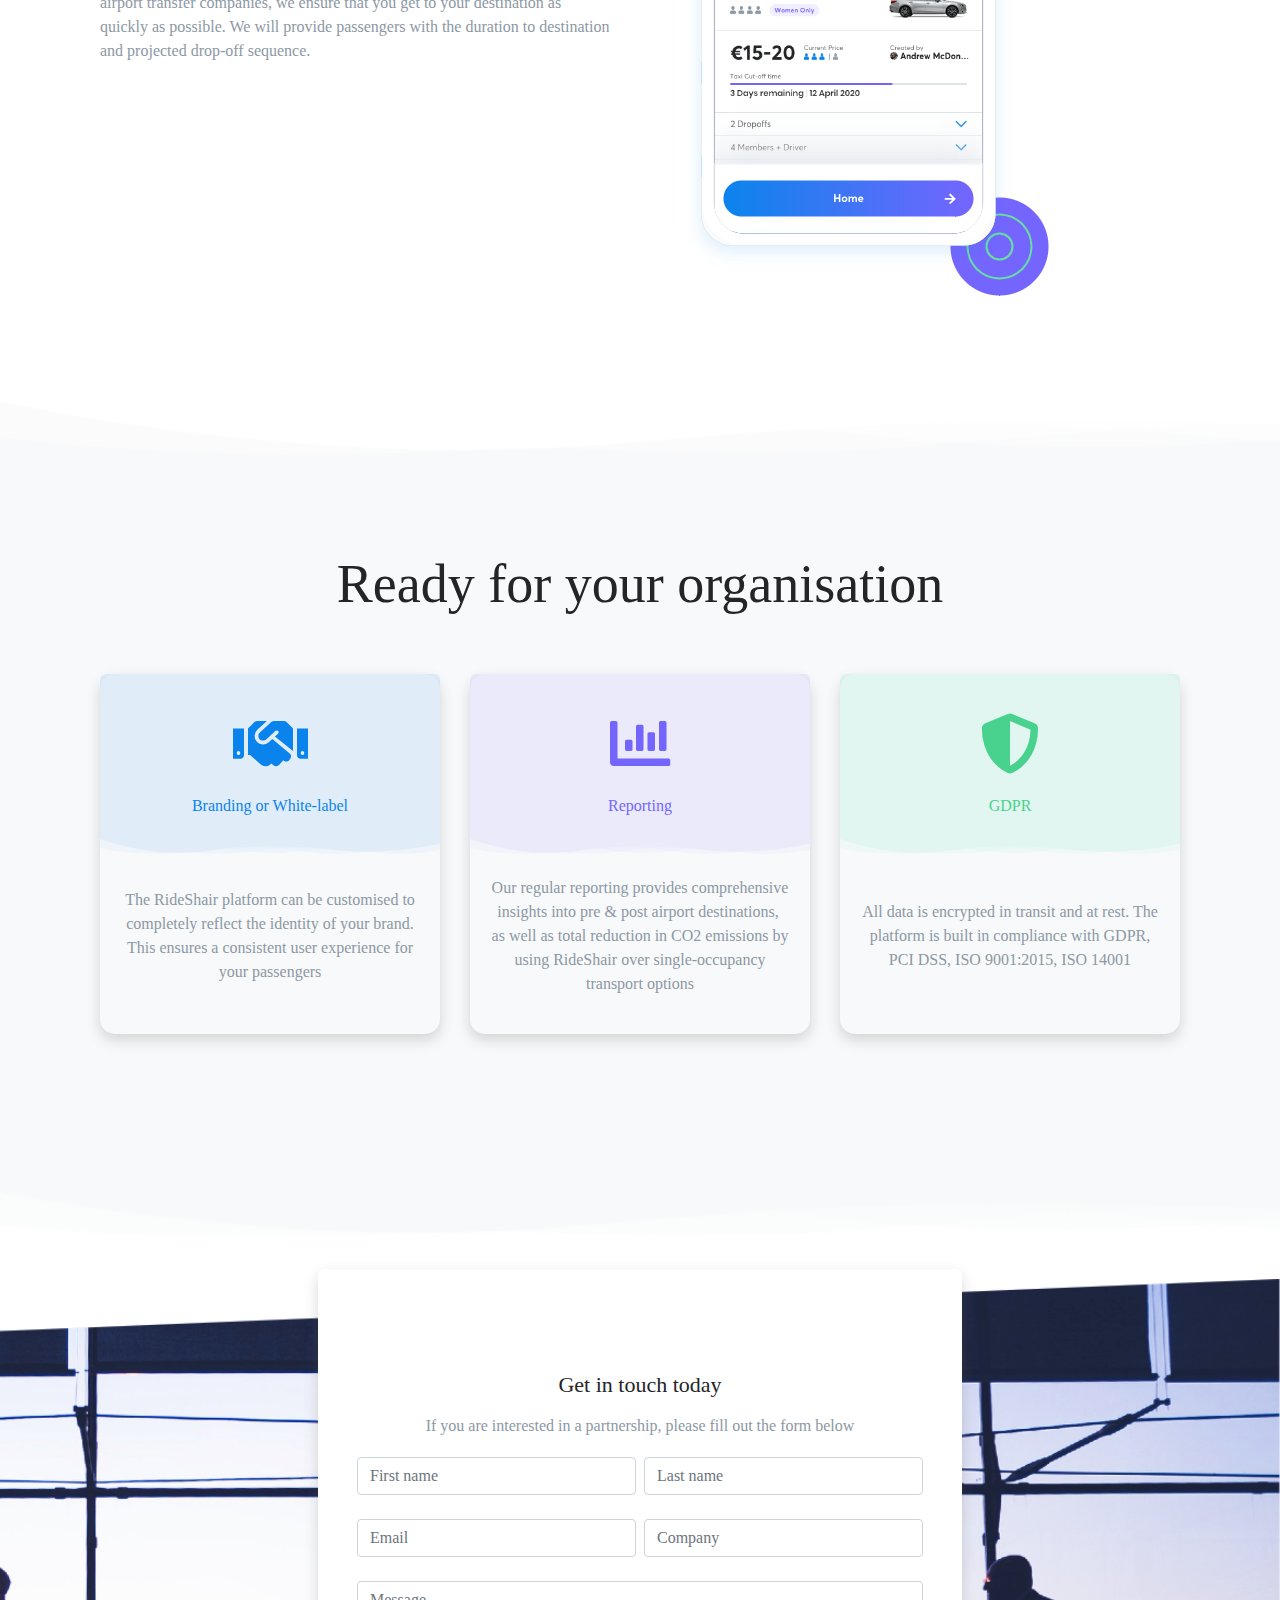
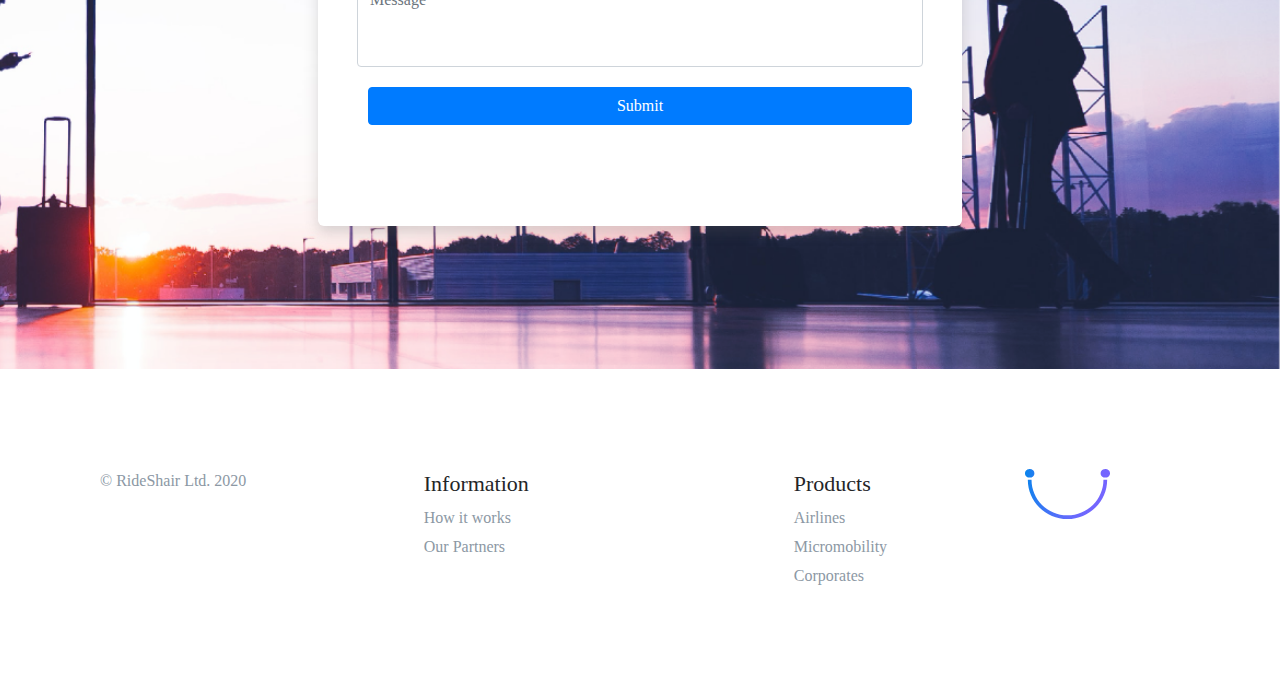
==== commit bf432144: "Updated Copy" ====
--- a/airlines.html
+++ b/airlines.html
@@ -84,7 +84,7 @@
                             <div class="dropdown-menu products-menu" aria-labelledby="navbarDropdown">
                                 <a class="dropdown-item" href="airlines.html">Airlines</a>
                                 <a class="dropdown-item" href="micromobility.html">Micromobility</a>
-                                <a class="dropdown-item" href="corporations.html">Corporations</a>
+                                <a class="dropdown-item" href="corporations.html">Corporates</a>
                             </div>
                         </li>
                     </ul>
@@ -120,13 +120,10 @@
     <div class="row justify-content-center how-works">
         <div class="col-md-auto justify-content-center">
             <p class="lg-title text-center">Why RideShair</p>
-            <p class="text-center">The RideShair platform enables our partners to increase ancillary revenue and meet
-                customers' needs by offering  a sustainable, cheaper alternative airport transfer product via their
-                existing web and mobile applications.&nbsp;Our first product connects passengers travelling on the same flight so they can share airport transfers to or from up to 3,000 airports.
+            <p class="text-center">Our partners can increase ancillary revenue and meet their customers' needs by offering a more sustainable, cheaper airport transfer alternative via their existing web and mobile applications. Our first product connects passengers travelling on the same flight so they can share airport transfers to or from up to 3,000 airports globally.
             </p>
             <p class="text-center">
-                We enable Airlines and travel technology companies to tap into currently missed revenue streams, people
-                who take taxis, an Uber or Lyft or public transport to or from the airport.</p>
+                We enable Airlines and Travel Technology Companies to tap into currently missed revenue streams - passengers who take a taxi, Uber, Lyft or public transport to or from the airport for the first and last mile of their journey.</p>
         </div>
     </div>
     <div class="row justify-content-center icon-list-row">
@@ -250,9 +247,9 @@
                     <div class="col">
                         <p class="md-title">Security & Digital Review</p>
                         <p>
-                            Passengers have travelled on their passports and been through
-                            security and there’s a digital review system for further digitising trust
-                        </p>
+                          Passengers will have travelled on their passports and been through
+                          security and there’s a digital review system for further digitising trust
+                      </p>
                     </div>
                 </div>
             </div>
@@ -267,14 +264,10 @@
             <div class="col-md-auto">
                 <!--<a href="#" class="btn about-btn grow mx-lg-0 mx-auto">About</a>-->
 
-                <p class="blue-title">We will recommend <strong>groups</strong></p>
+                <p class="blue-title">How RideShair groups work<strong>&nbsp;</strong></p>
                 <img src="images/recomended-bg.png" alt="app" class="app-img display-only-on-mobile">
-                <p>We ensure that only the appropriate groups are recommended to each passenger.
-                    If there are no shared groups or groups going in the passengers direction,
-                    then passengers can create their own group. </p>
-                <p>As we use airport transfer vehicles and not shuttles like most shared airport
-                    transfer companies, we ensure that you get to your destination as quickly as possible.
-                    We will provide passengers with the duration to destination and projected drop-off sequence. </p>
+                <p>We ensure that only the appropriate groups are recommended to each passenger. If there are no shared groups going in the passenger’s direction, the passenger can create their own group. </p>
+                <p>As we use airport transfer vehicles and not shuttles or buses like most shared airport transfer companies, we ensure that you get to your destination as quickly as possible. We will provide passengers with the duration to destination and projected drop-off sequence. </p>
             </div>
         </div>
         <div class="col-lg-6 text-center">
@@ -302,7 +295,7 @@
                     </div>
                     <div class="bottom-part">
                         <p>
-                      The RideShair platform can be customized to reflect the identity of your brand in naming, colours and company logos. This ensures a consistent user experience for your passengers </p>
+                      The RideShair platform can be customised to completely reflect the identity of your brand. This ensures a consistent user experience for your passengers </p>
                     </div>
                 </div>
             </div>
@@ -316,7 +309,7 @@
                     </div>
                     <div class="bottom-part">
                         <p>
-                        Our regular reporting gives comprehensive insights into pre &amp; post airport destination,&nbsp; environmental benefits of sharing and the total reduction in CO2 emissions</p>
+                        Our regular reporting provides comprehensive insights into pre &amp; post airport destinations,&nbsp; as well as total reduction in CO2 emissions by using RideShair over single-occupancy transport options</p>
                     </div>
                 </div>
             </div>
@@ -330,7 +323,7 @@
                     </div>
                     <div class="bottom-part">
                         <p>
-                      We are serious about privacy and security! All data is encrypted in transit and at rest. The platform is  built in compliance with GDPR, PCI DSS, ISO 9001:2015, ISO 14001</p>
+                      All data is encrypted in transit and at rest. The platform is  built in compliance with GDPR, PCI DSS, ISO 9001:2015, ISO 14001</p>
                     </div>
                 </div>
             </div>
@@ -342,7 +335,7 @@
 <div class="container-fluid intouch" id="contact-form">
     <div class="row form align-items-center">
         <div class="col form-description justify-content-center align-items-center">
-            <p class="md-title text-center">Get in touch today!</p>
+            <p class="md-title text-center">Get in touch today</p>
             <p class="text-center">If you are interested in a partnership, please fill out the form below </p>
 
             <form action="https://app.99inbound.com/api/e/vokSI9FW" method="POST" target="_blank">
@@ -381,10 +374,10 @@
 
 <div class="container">
     <div class="row footer table-row align-items-top">
-        <div class="col-lg-2 order-lg-1 order-5">
+        <div class="col-lg-3 order-lg-1 order-5">
             <p class="align-items-center">© RideShair Ltd. 2020</p>
         </div>
-        <div class="col-lg-2 pl-lg-5 text-align-center order-lg-2 order-3 bottom-mobile-margin-none"
+        <!--<div class="col-lg-2 pl-lg-5 text-align-center order-lg-2 order-3 bottom-mobile-margin-none"
              style="margin-bottom: 0">
             <h6 class="md-title" style="margin-bottom: 0">Social Media</h6>
         </div>
@@ -393,8 +386,8 @@
                                                                       src="images/linc.png"
                                                                       alt="LinkedIn"/></a>
             <a href="https://twitter.com/rideshair/likes"><img class="social-icon grow" src="images/twitter-icon.png" alt="twitter"/></a>
-        </div>
-        <div class="col-lg-2 col-3 mx-auto order-lg-4 order-1 text-align-left">
+        </div>-->
+        <div class="col-lg-3 col-3 mx-auto order-lg-4 order-1 text-align-left">
             <h6 class="md-title">Information</h6>
             <a class="nav-link-footer" href="index.html#howitworks">How it works</a>
             <a class="nav-link-footer" href="index.html#partners">Our Partners</a>
@@ -404,7 +397,7 @@
             <h6 class="md-title">Products</h6>
             <a class="nav-link-footer" href="airlines.html">Airlines</a>
             <a class="nav-link-footer" href="micromobility.html">Micromobility</a>
-            <a class="nav-link-footer" href="corporations.html">Corporations</a>
+            <a class="nav-link-footer" href="corporations.html">Corporates</a>
         </div>
         <div class="col-lg-2 order-lg-6 order-6">
             <img src="images/footer-logo.svg" alt="copyright logo">
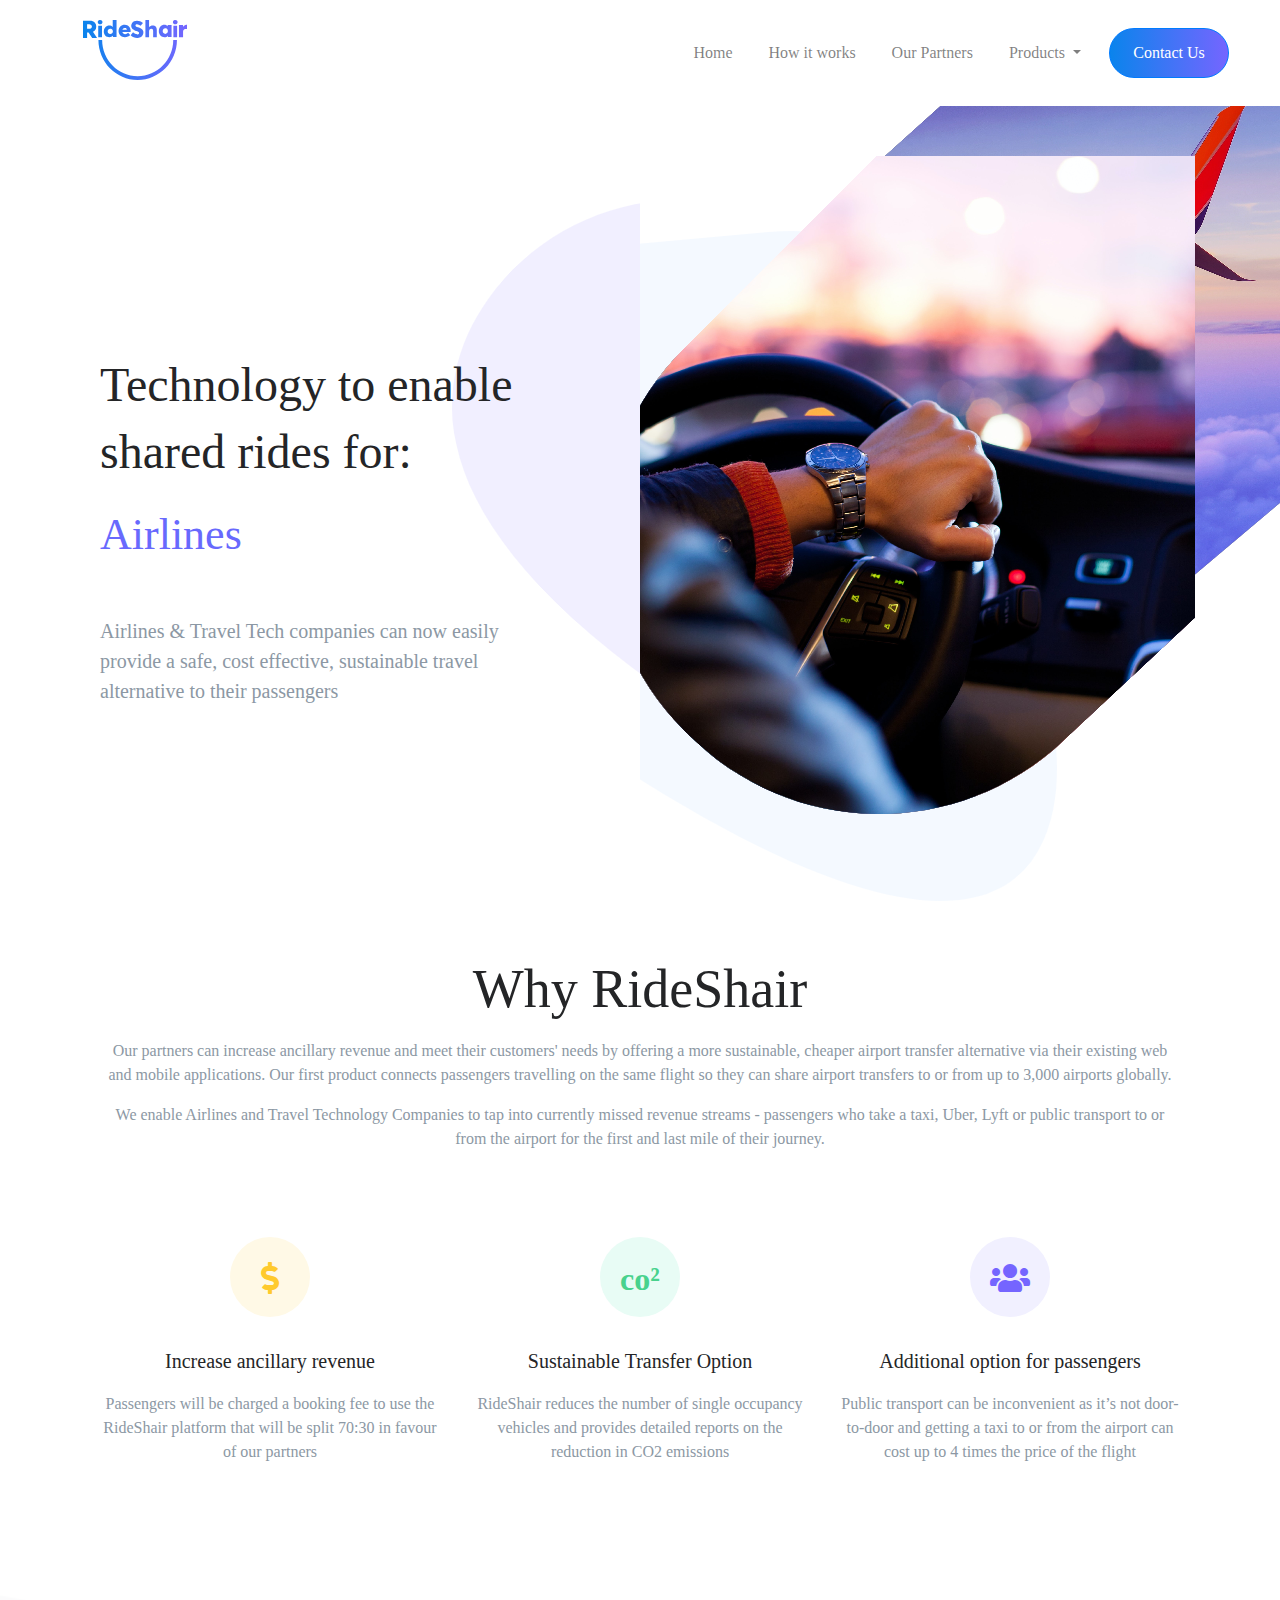
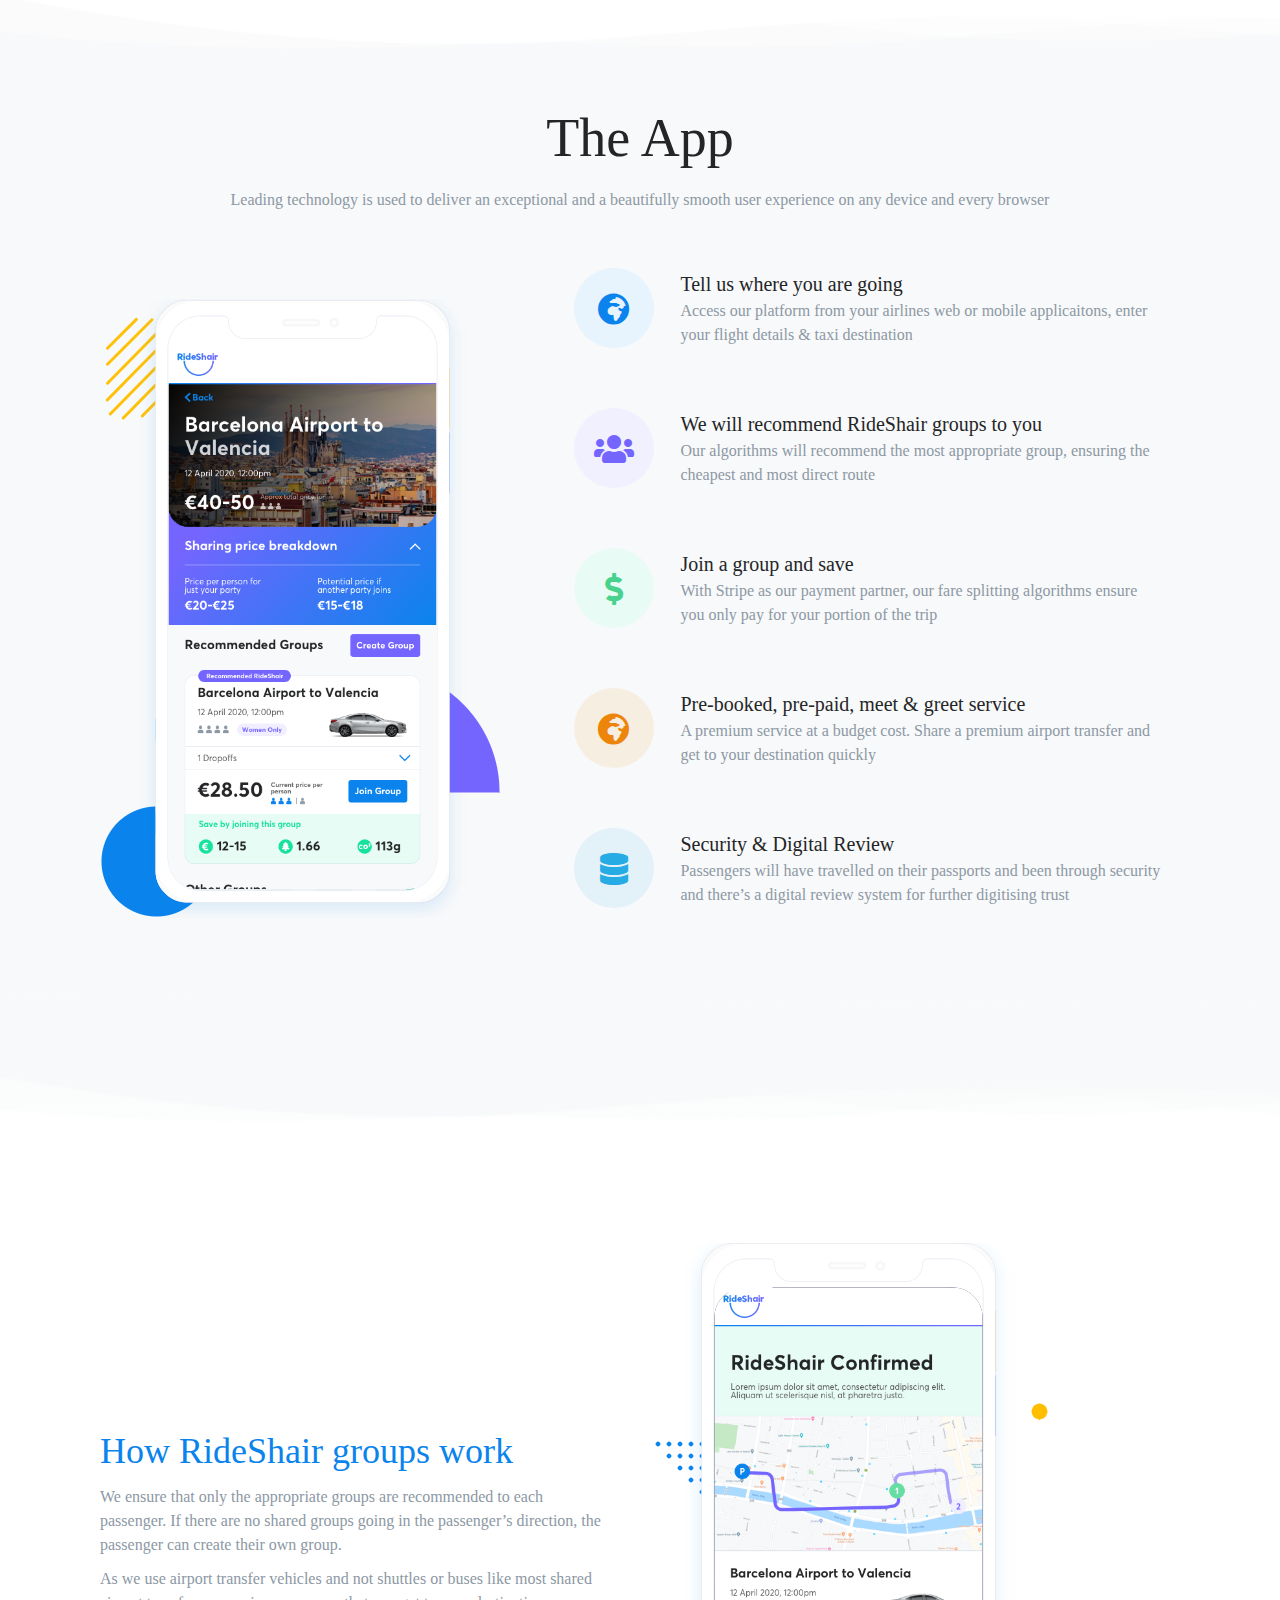
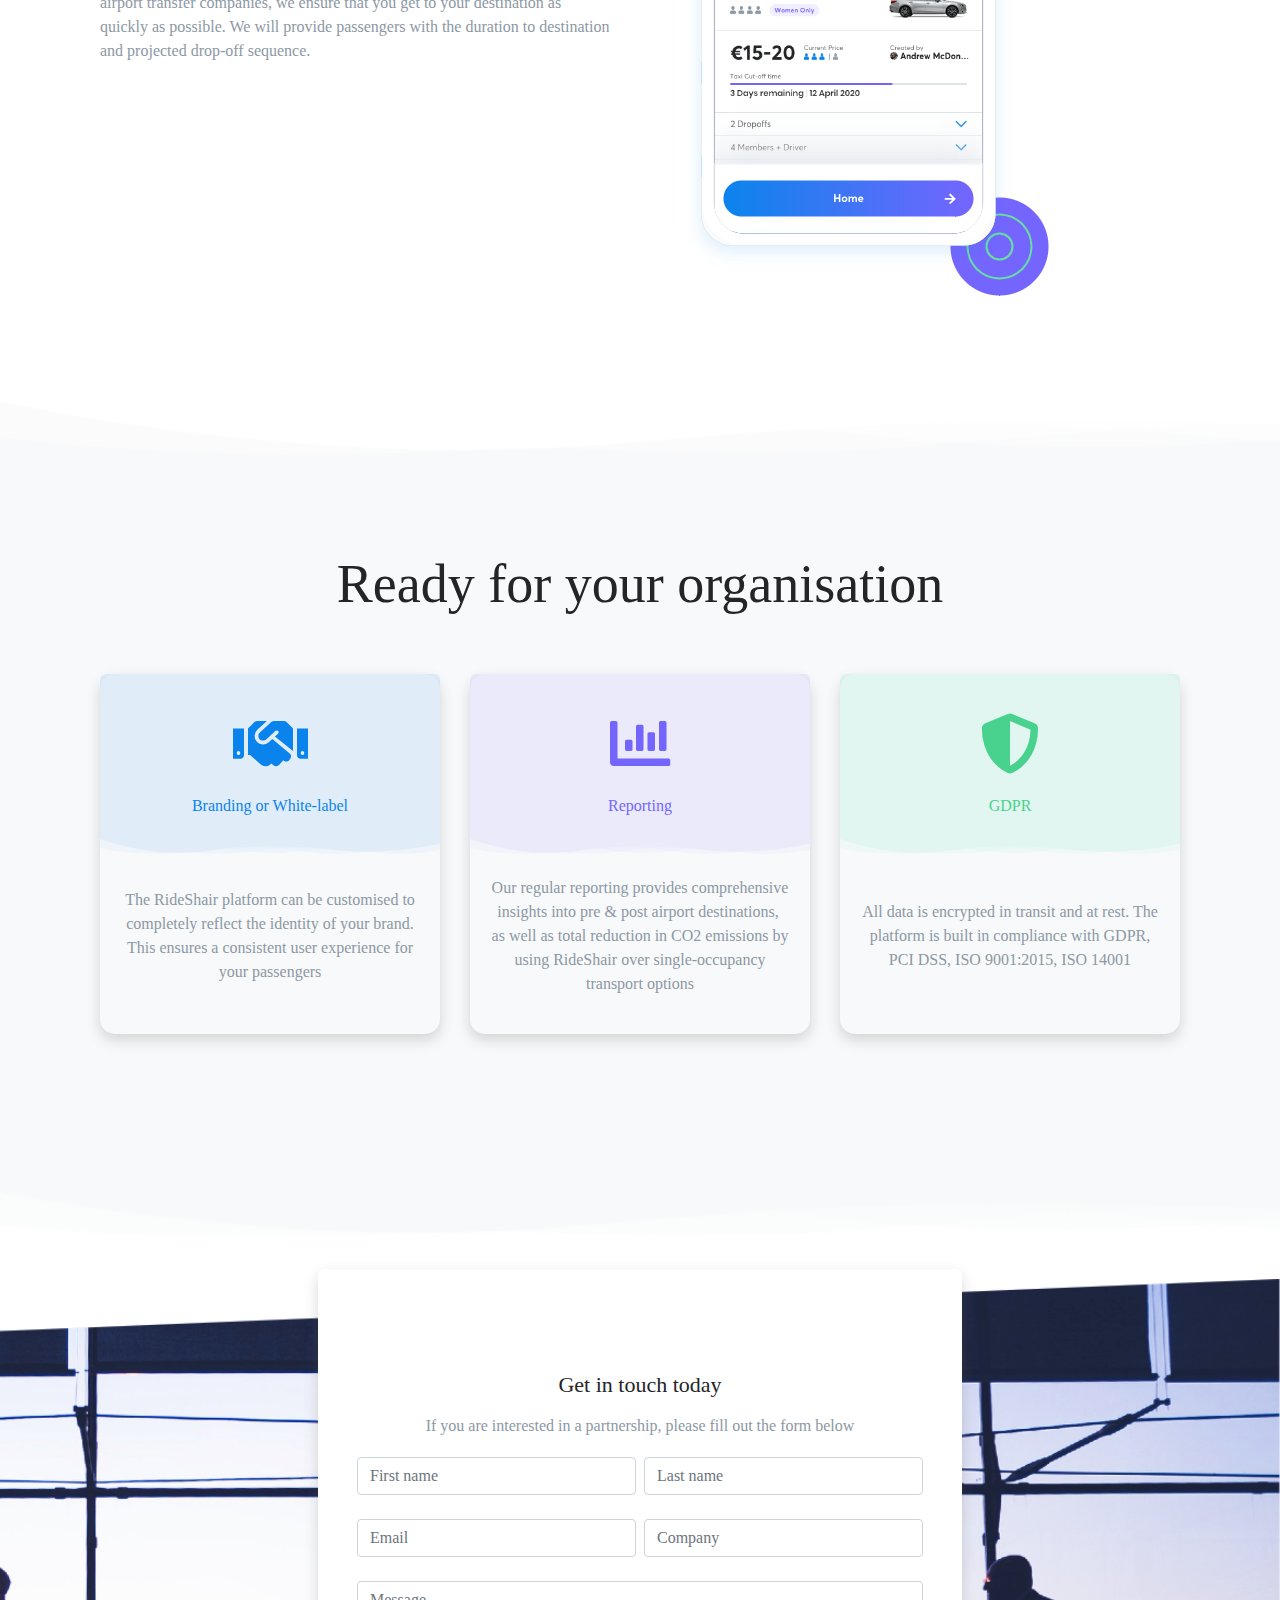
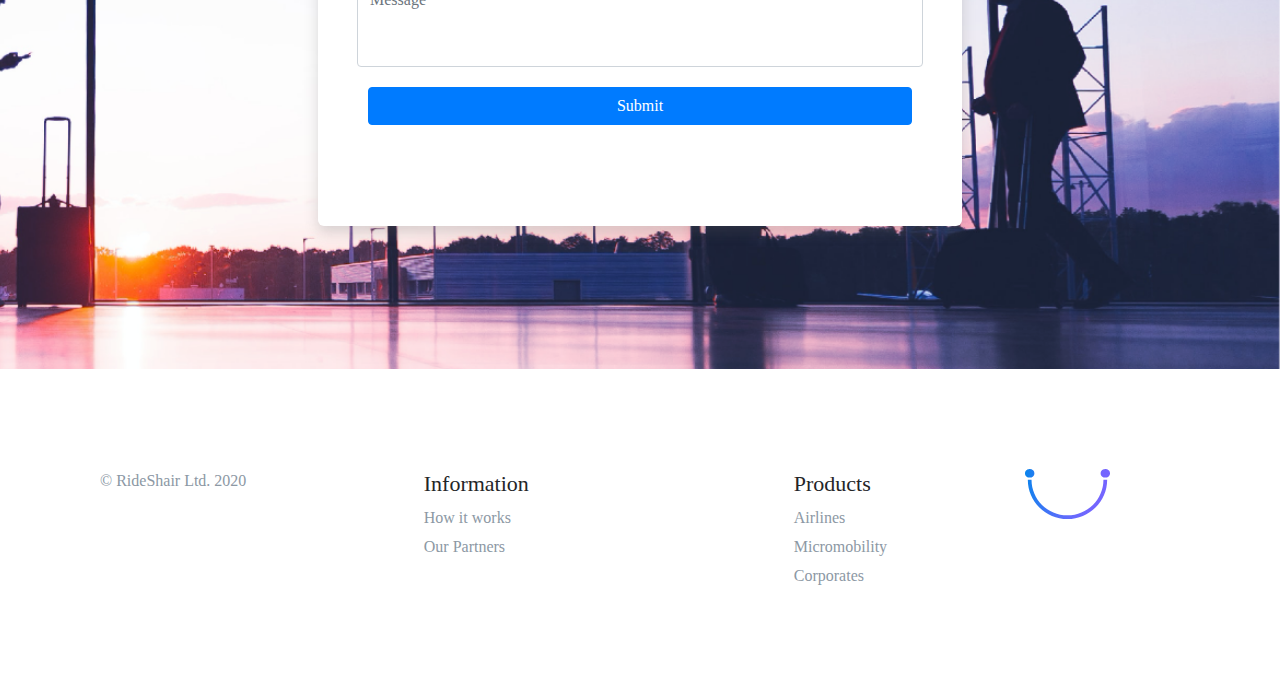
==== commit e80ef305: "Added "Home" to menu" ====
--- a/airlines.html
+++ b/airlines.html
@@ -68,6 +68,9 @@
                 <div class="collapse navbar-collapse" id="navbarSupportedContent">
                     <ul class="navbar-nav ml-auto">
                         <li class="nav-item">
+                            <a class="nav-link" href="index.html">Home</a>
+                        </li>
+						<li class="nav-item">
                             <a class="nav-link" href="index.html#howitworks">How it works</a>
                         </li>
                         <li class="nav-item">
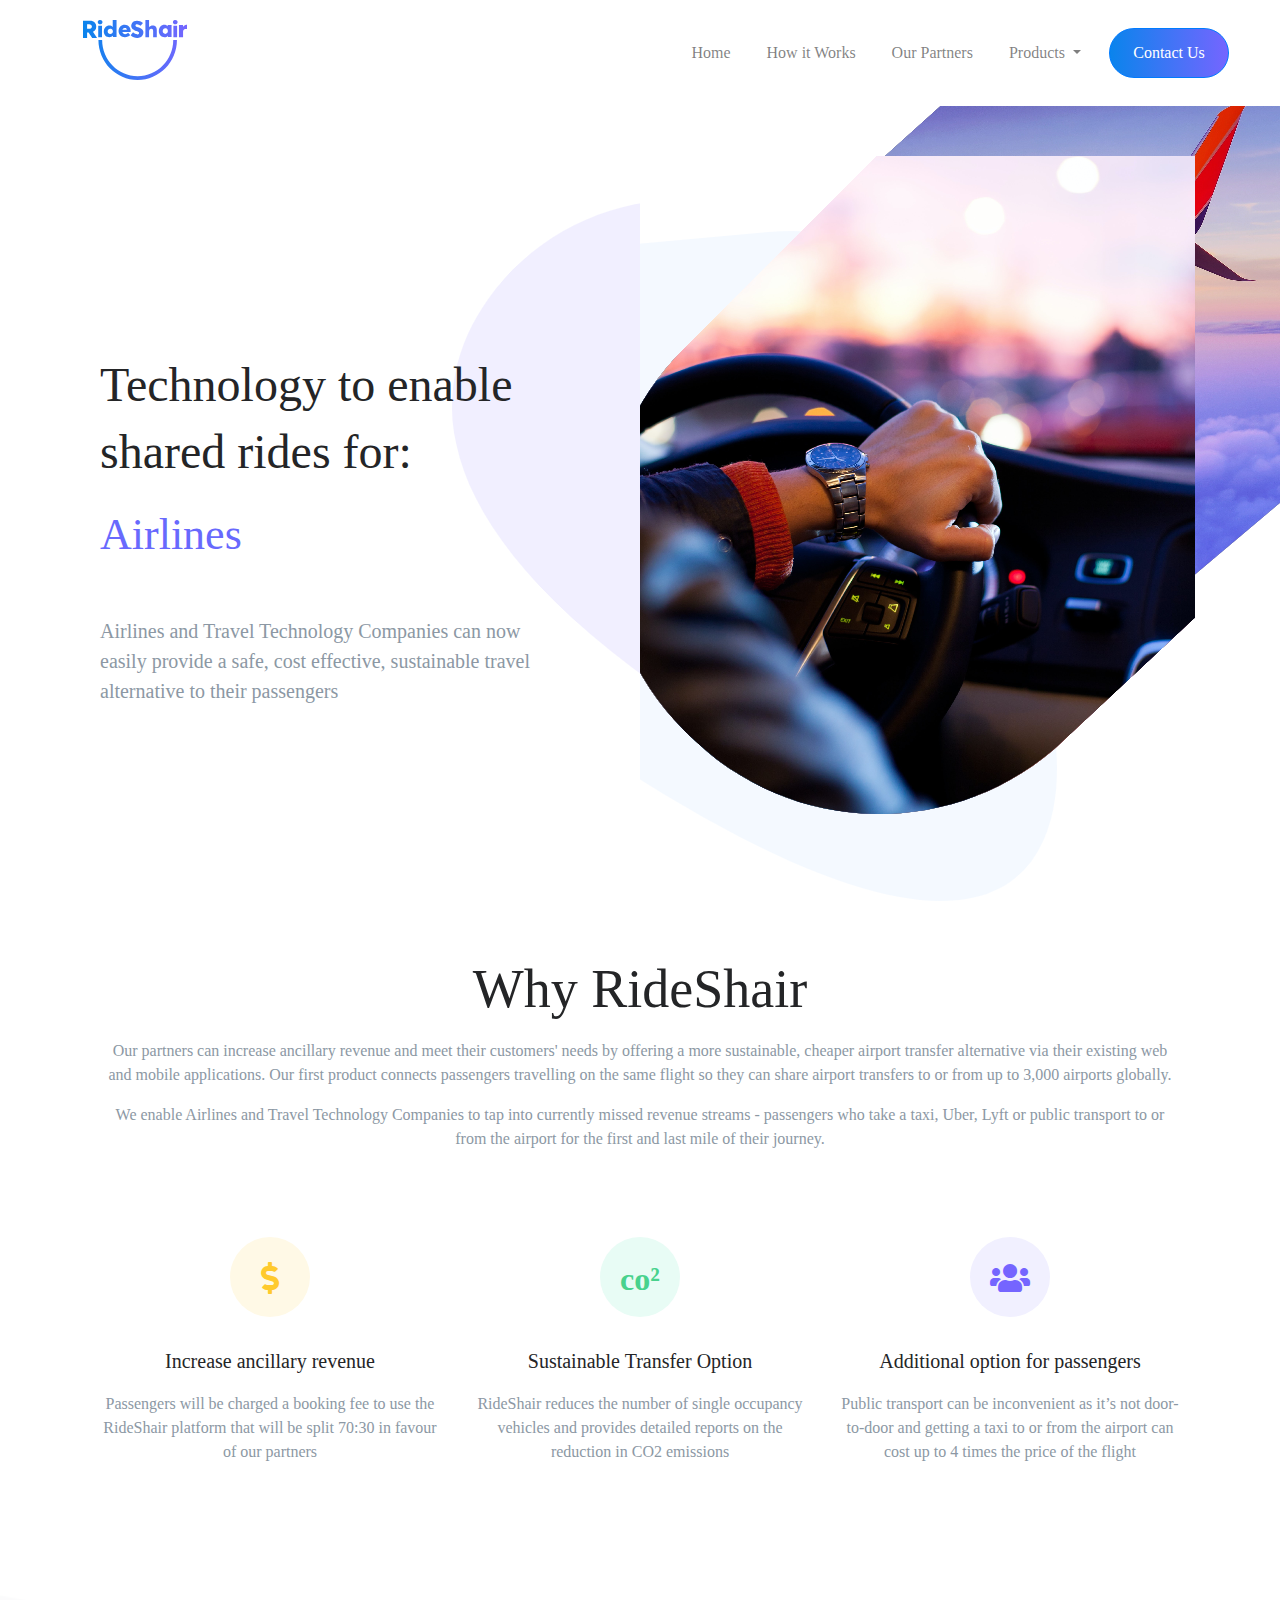
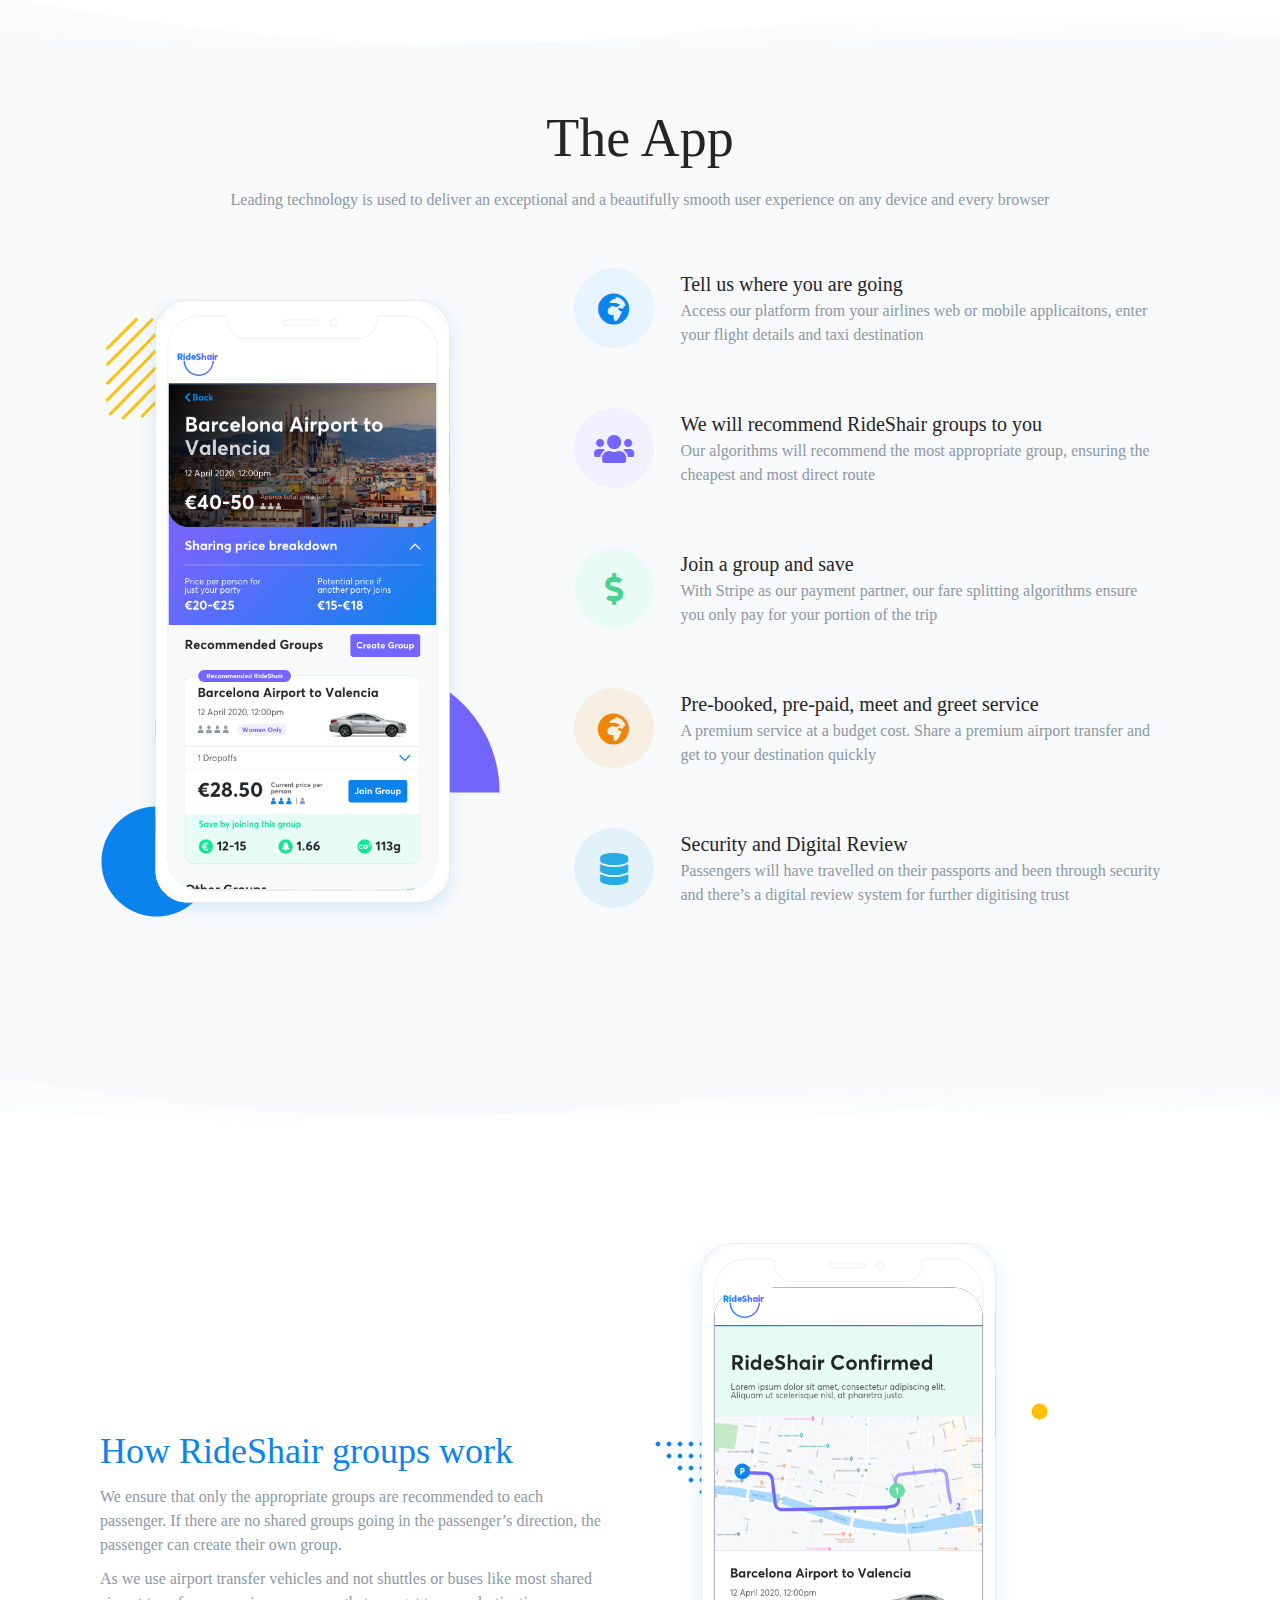
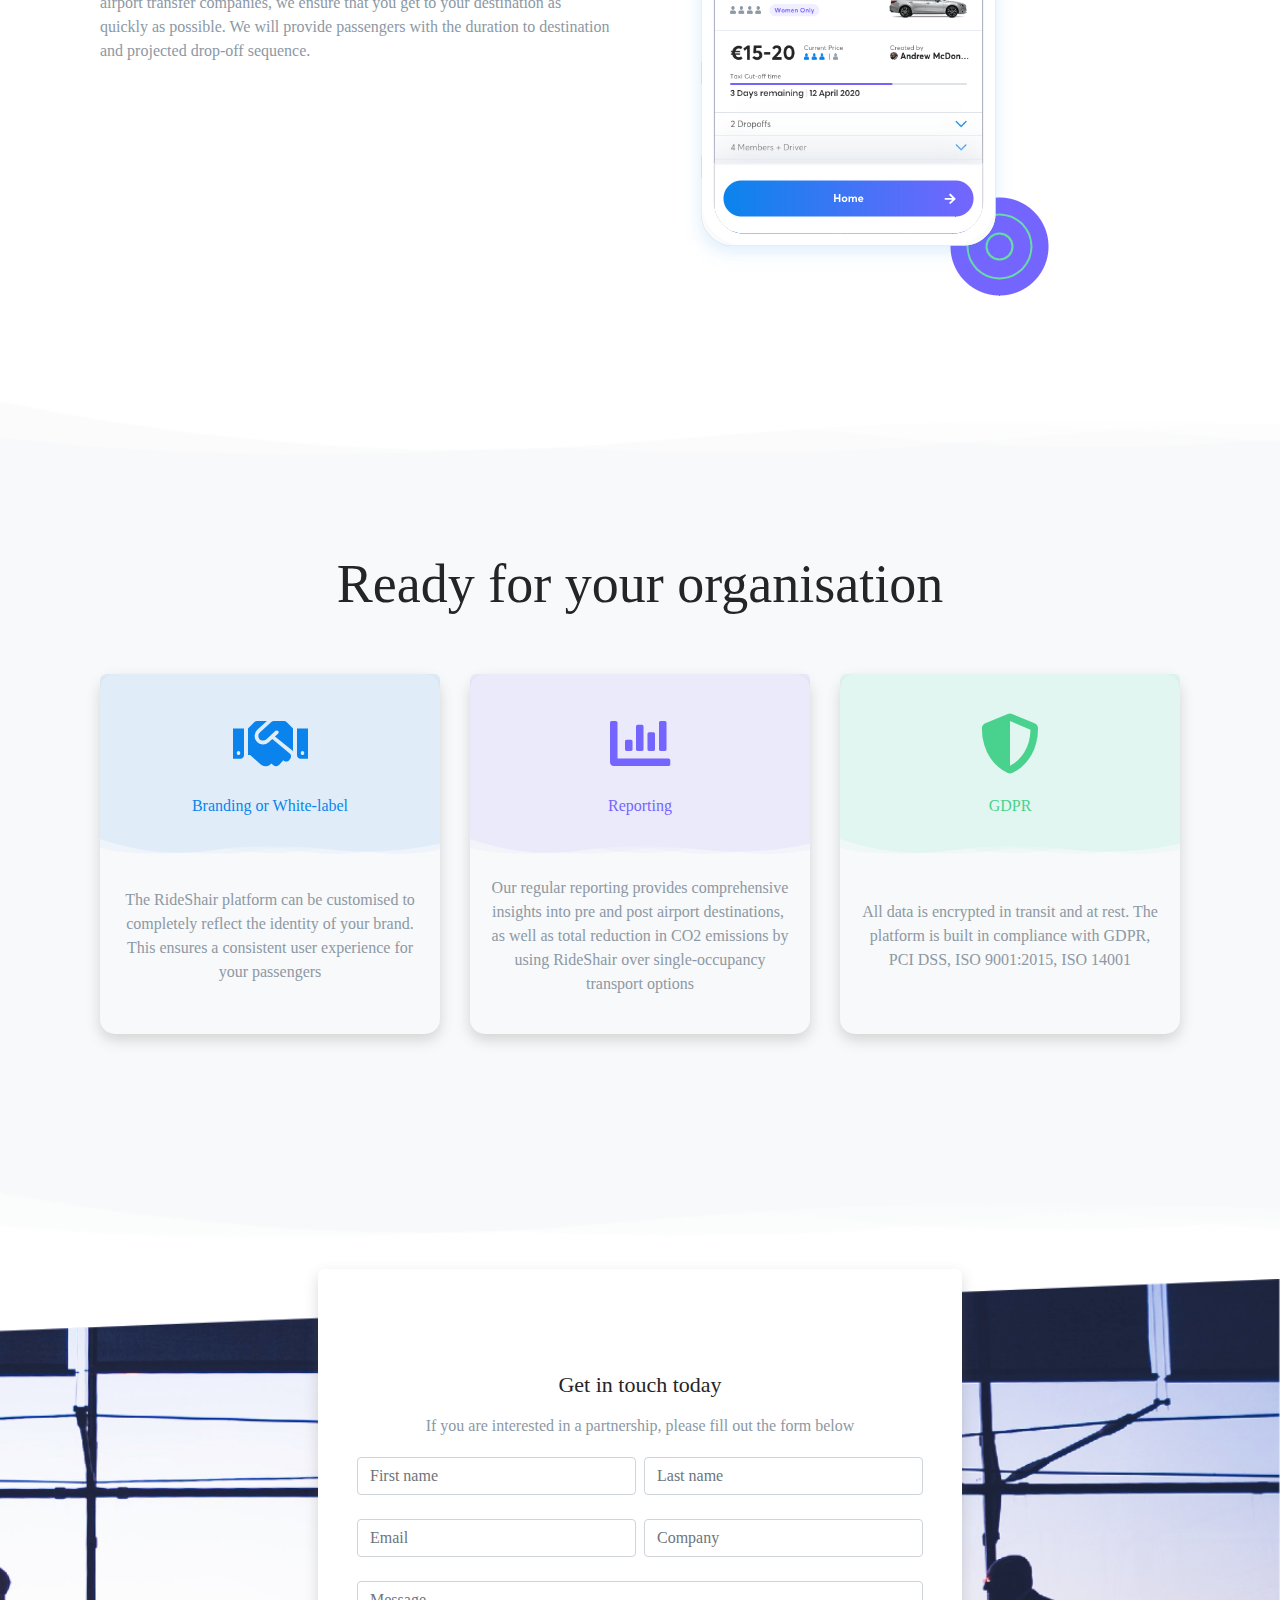
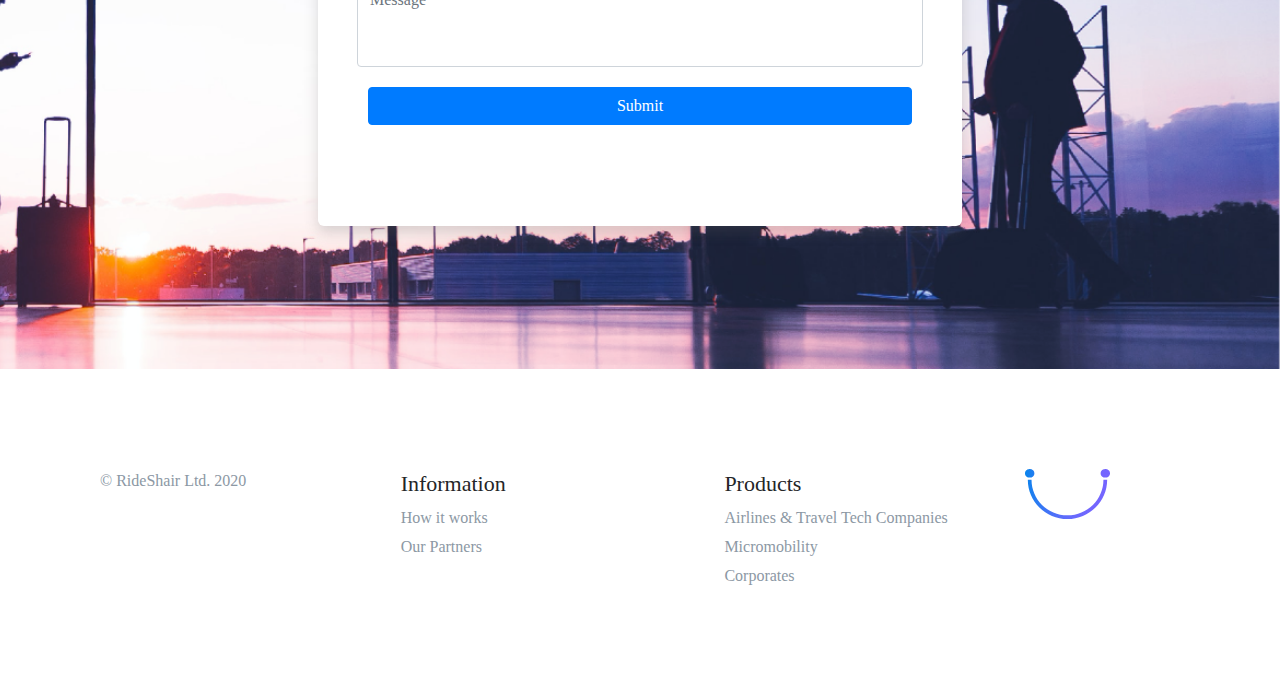
==== commit 7ff1f14d: "Yooni Feedback" ====
--- a/airlines.html
+++ b/airlines.html
@@ -71,7 +71,7 @@
                             <a class="nav-link" href="index.html">Home</a>
                         </li>
 						<li class="nav-item">
-                            <a class="nav-link" href="index.html#howitworks">How it works</a>
+                            <a class="nav-link" href="index.html#howitworks">How it Works</a>
                         </li>
                         <li class="nav-item">
                             <a class="nav-link" href="index.html#partners">Our Partners</a>
@@ -104,14 +104,14 @@
             <div class="col-lg-6 welcome-content table-col">
                 <p class="lg-title">Technology to enable
                     shared rides for:</p>
-                <p id="welcomeTicker">Airlines / Travel Tech Companies</p>
+                <p id="welcomeTicker">Airlines / Travel Technology Companies</p>
                 <div class="welcome-mobile">
                     <div class="col bg-container">
                         <img src="images/airline-mobile.png" alt="app" class="app-img">
                     </div>
                 </div>
-                <p class="mt-lg-5 fs-20">Airlines & Travel Tech companies can now easily provide a safe,
-                    cost effective, sustainable travel alternative to their passengers</p>
+                <p class="mt-lg-5 fs-20">Airlines and Travel Technology Companies can now easily provide a safe,
+                cost effective, sustainable travel alternative to their passengers</p>
             </div>
             <div class="col-0 welcome table-col">
             </div>
@@ -194,7 +194,7 @@
                     </div>
                     <div class="col">
                         <p class="md-title">Tell us where you are going</p>
-                        <p>Access our platform from your airlines web or mobile applicaitons, enter your flight details &amp; taxi destination</p>
+                        <p>Access our platform from your airlines web or mobile applicaitons, enter your flight details and taxi destination</p>
                     </div>
                 </div>
 
@@ -234,7 +234,7 @@
                         </div>
                     </div>
                     <div class="col">
-                        <p class="md-title">Pre-booked, pre-paid, meet & greet service</p>
+                        <p class="md-title">Pre-booked, pre-paid, meet and greet service</p>
                         <p>A premium service at a budget cost. Share a premium airport transfer and get to your
                             destination quickly </p>
                     </div>
@@ -248,7 +248,7 @@
                         </div>
                     </div>
                     <div class="col">
-                        <p class="md-title">Security & Digital Review</p>
+                        <p class="md-title">Security and Digital Review</p>
                         <p>
                           Passengers will have travelled on their passports and been through
                           security and there’s a digital review system for further digitising trust
@@ -312,7 +312,7 @@
                     </div>
                     <div class="bottom-part">
                         <p>
-                        Our regular reporting provides comprehensive insights into pre &amp; post airport destinations,&nbsp; as well as total reduction in CO2 emissions by using RideShair over single-occupancy transport options</p>
+                        Our regular reporting provides comprehensive insights into pre and post airport destinations,&nbsp; as well as total reduction in CO2 emissions by using RideShair over single-occupancy transport options</p>
                     </div>
                 </div>
             </div>
@@ -396,9 +396,9 @@
             <a class="nav-link-footer" href="index.html#partners">Our Partners</a>
 <!--            <a class="nav-link-footer" href="index.html#faq">FAQ</a>-->
         </div>
-        <div class="col-lg-2 col-3 mx-auto offset-3 order-lg-5 order-2 text-align-left">
+        <div class="col-lg-3 col-3 mx-auto offset-3 order-lg-5 order-2 text-align-left">
             <h6 class="md-title">Products</h6>
-            <a class="nav-link-footer" href="airlines.html">Airlines</a>
+            <a class="nav-link-footer" href="airlines.html">Airlines &amp; Travel Tech Companies</a>
             <a class="nav-link-footer" href="micromobility.html">Micromobility</a>
             <a class="nav-link-footer" href="corporations.html">Corporates</a>
         </div>
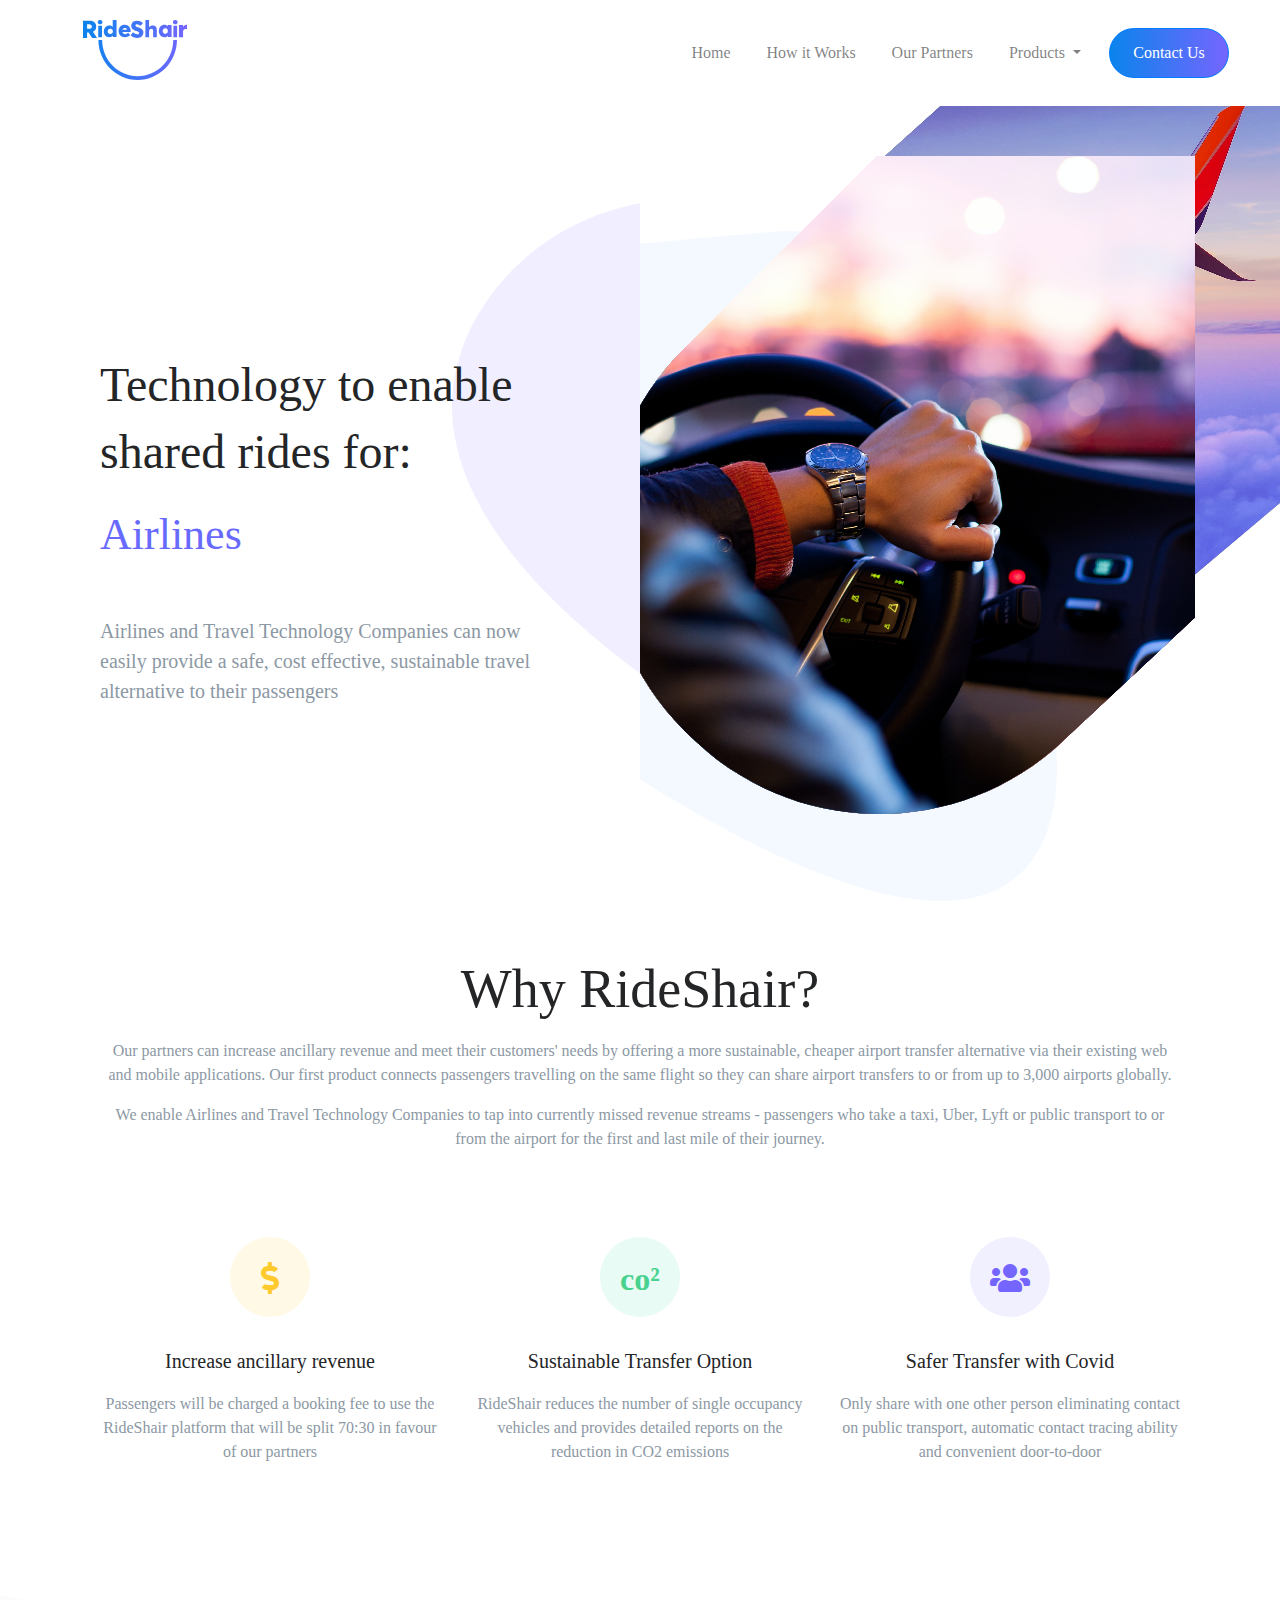
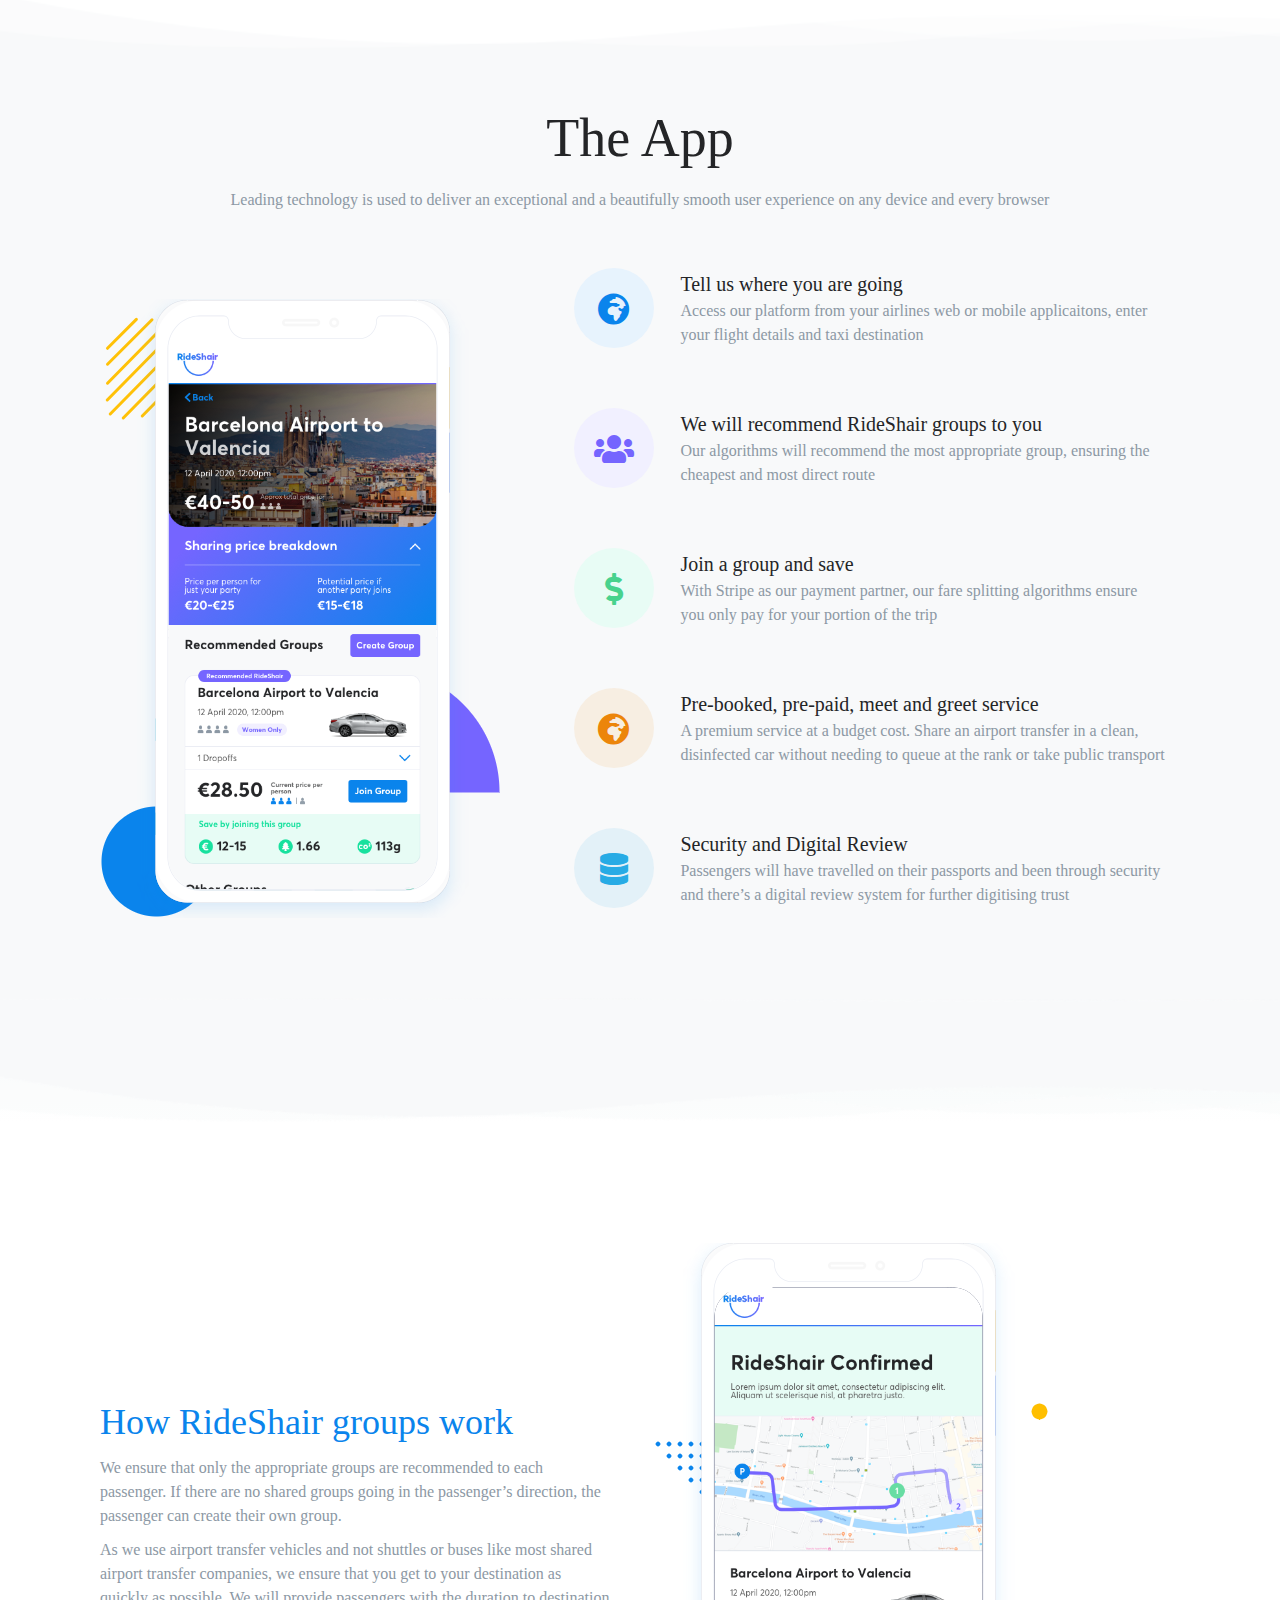
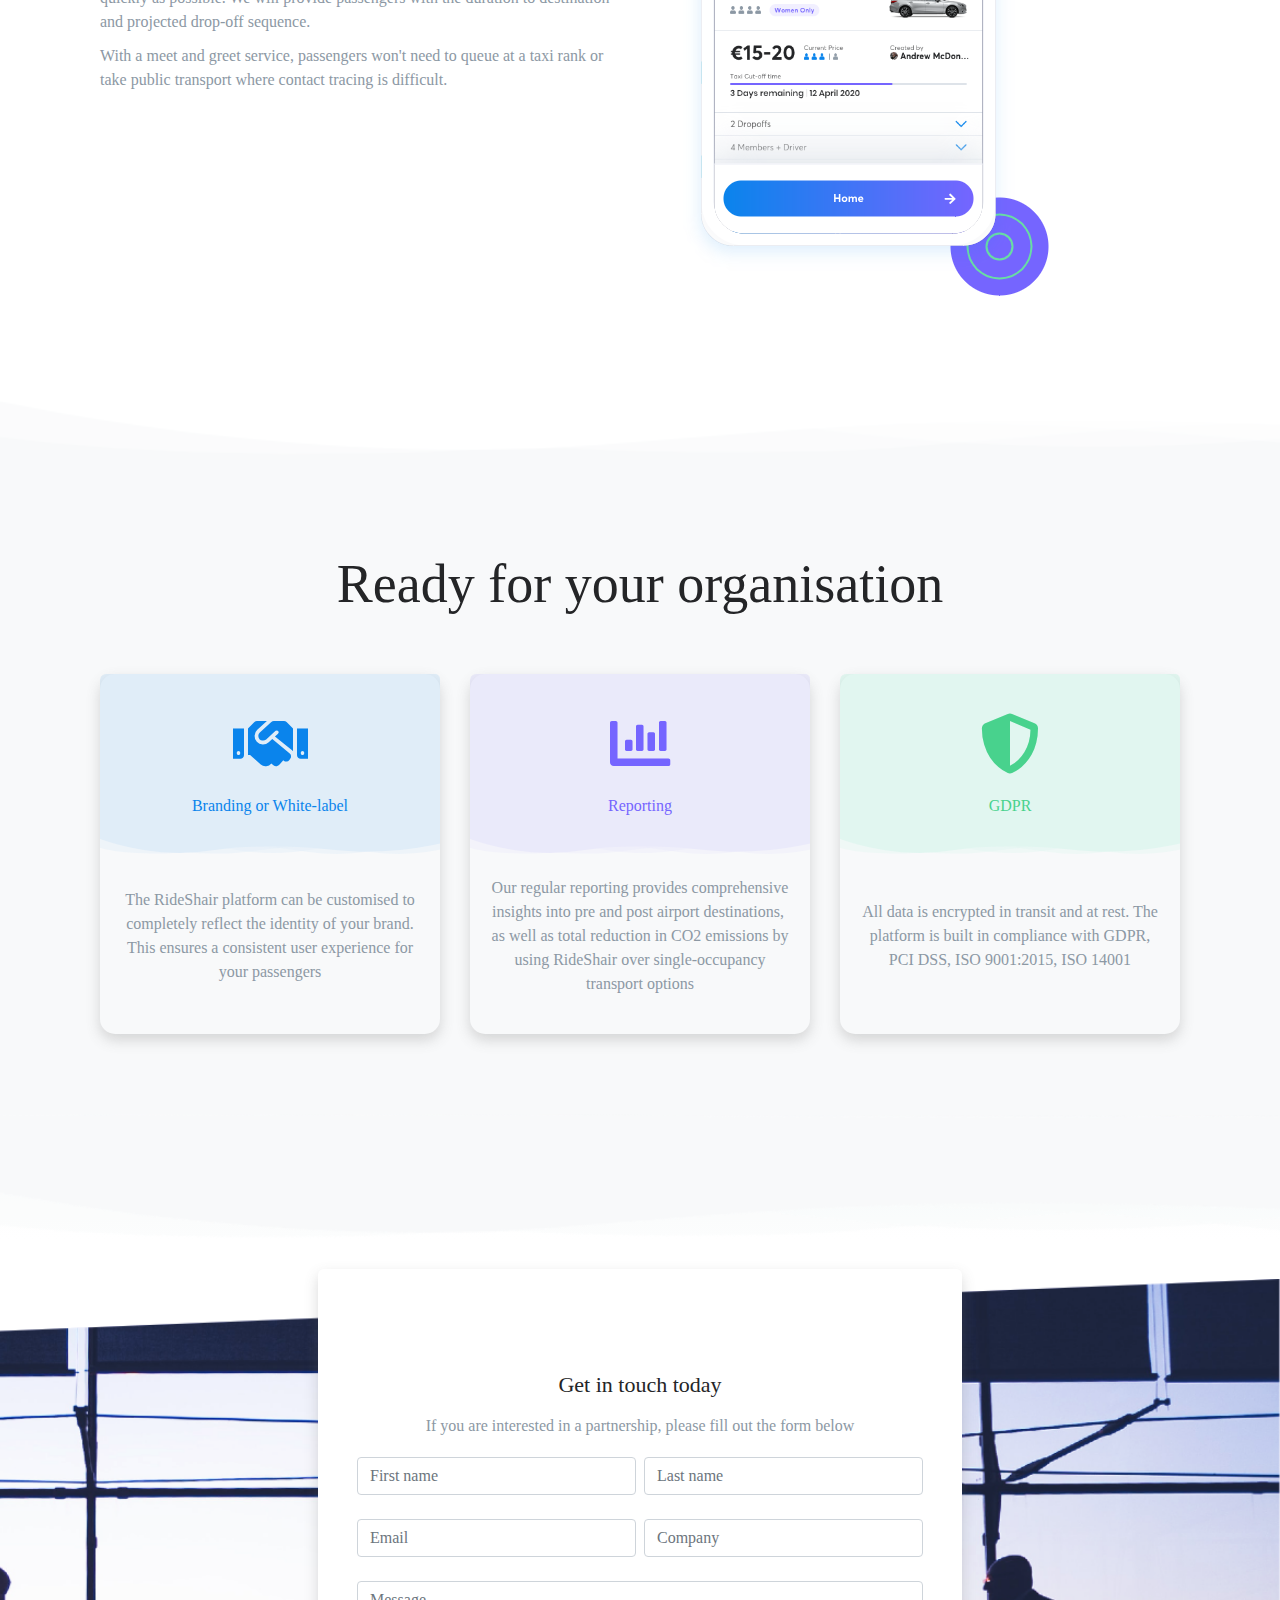
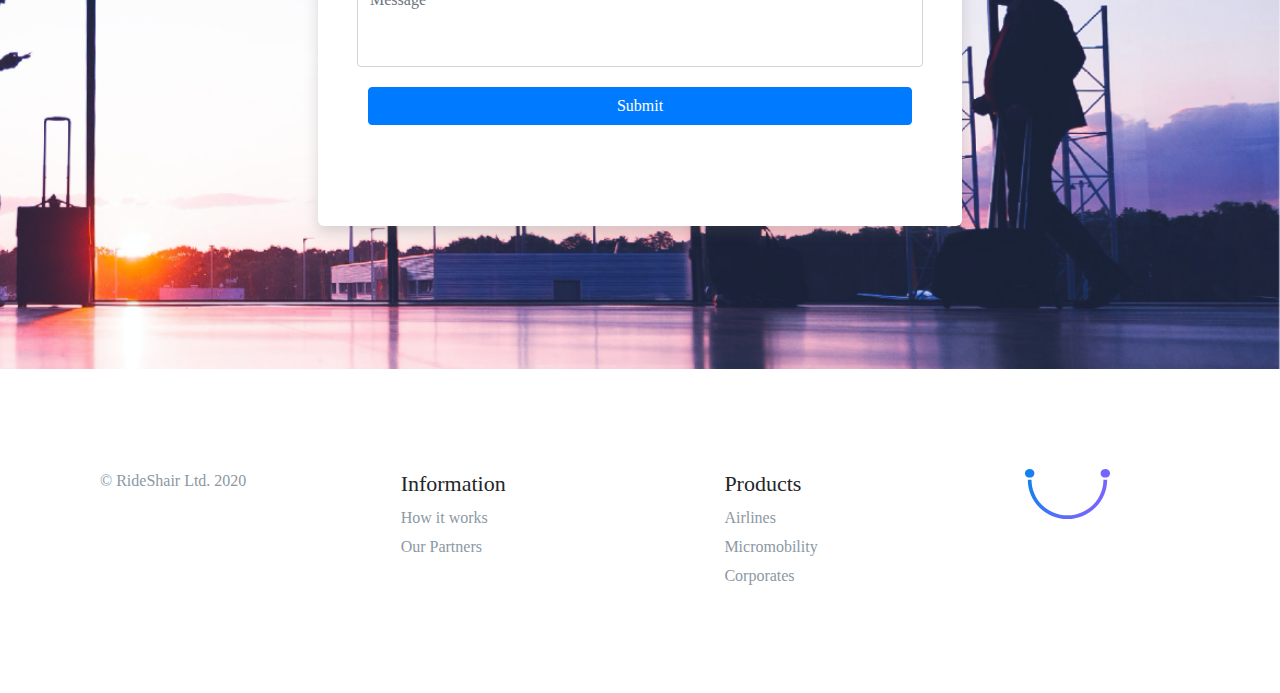
==== commit 5ad7f6f0: "Removing Dynamic Copy spreading over multiple lines" ====
--- a/airlines.html
+++ b/airlines.html
@@ -104,7 +104,7 @@
             <div class="col-lg-6 welcome-content table-col">
                 <p class="lg-title">Technology to enable
                     shared rides for:</p>
-                <p id="welcomeTicker">Airlines / Travel Technology Companies</p>
+                <p id="welcomeTicker">Airlines / Travel Tech</p>
                 <div class="welcome-mobile">
                     <div class="col bg-container">
                         <img src="images/airline-mobile.png" alt="app" class="app-img">
@@ -122,7 +122,7 @@
 <div class="container">
     <div class="row justify-content-center how-works">
         <div class="col-md-auto justify-content-center">
-            <p class="lg-title text-center">Why RideShair</p>
+            <p class="lg-title text-center">Why RideShair?</p>
             <p class="text-center">Our partners can increase ancillary revenue and meet their customers' needs by offering a more sustainable, cheaper airport transfer alternative via their existing web and mobile applications. Our first product connects passengers travelling on the same flight so they can share airport transfers to or from up to 3,000 airports globally.
             </p>
             <p class="text-center">
@@ -156,12 +156,10 @@
                 <div class="icon text-center purple-bg"></div>
                 <i class="fas fa-users fa-2x absolute-icon purple"></i>
             </div>
-            <p class="md-title text-center">Additional option for passengers</p>
+          <p class="md-title text-center">Safer Transfer with Covid</p>
             <p class="text-center">
-                Public transport can be inconvenient as it’s not
-                door-to-door and getting a taxi to or from the airport
-                can cost up to 4 times the price of the flight
-            </p>
+              Only share with one other person eliminating contact on public transport, automatic contact tracing ability and&nbsp;convenient
+              door-to-door</p>
         </div>
     </div>
 </div>
@@ -235,8 +233,7 @@
                     </div>
                     <div class="col">
                         <p class="md-title">Pre-booked, pre-paid, meet and greet service</p>
-                        <p>A premium service at a budget cost. Share a premium airport transfer and get to your
-                            destination quickly </p>
+                        <p>A premium service at a budget cost. Share an airport transfer in a clean, disinfected car without needing to queue at the rank or take public transport </p>
                     </div>
                 </div>
 
@@ -271,6 +268,7 @@
                 <img src="images/recomended-bg.png" alt="app" class="app-img display-only-on-mobile">
                 <p>We ensure that only the appropriate groups are recommended to each passenger. If there are no shared groups going in the passenger’s direction, the passenger can create their own group. </p>
                 <p>As we use airport transfer vehicles and not shuttles or buses like most shared airport transfer companies, we ensure that you get to your destination as quickly as possible. We will provide passengers with the duration to destination and projected drop-off sequence. </p>
+				<p>With a meet and greet service, passengers won't need to queue at a taxi rank or take public transport where contact tracing is difficult. </p>
             </div>
         </div>
         <div class="col-lg-6 text-center">
@@ -398,7 +396,7 @@
         </div>
         <div class="col-lg-3 col-3 mx-auto offset-3 order-lg-5 order-2 text-align-left">
             <h6 class="md-title">Products</h6>
-            <a class="nav-link-footer" href="airlines.html">Airlines &amp; Travel Tech Companies</a>
+            <a class="nav-link-footer" href="airlines.html">Airlines</a>
             <a class="nav-link-footer" href="micromobility.html">Micromobility</a>
             <a class="nav-link-footer" href="corporations.html">Corporates</a>
         </div>
